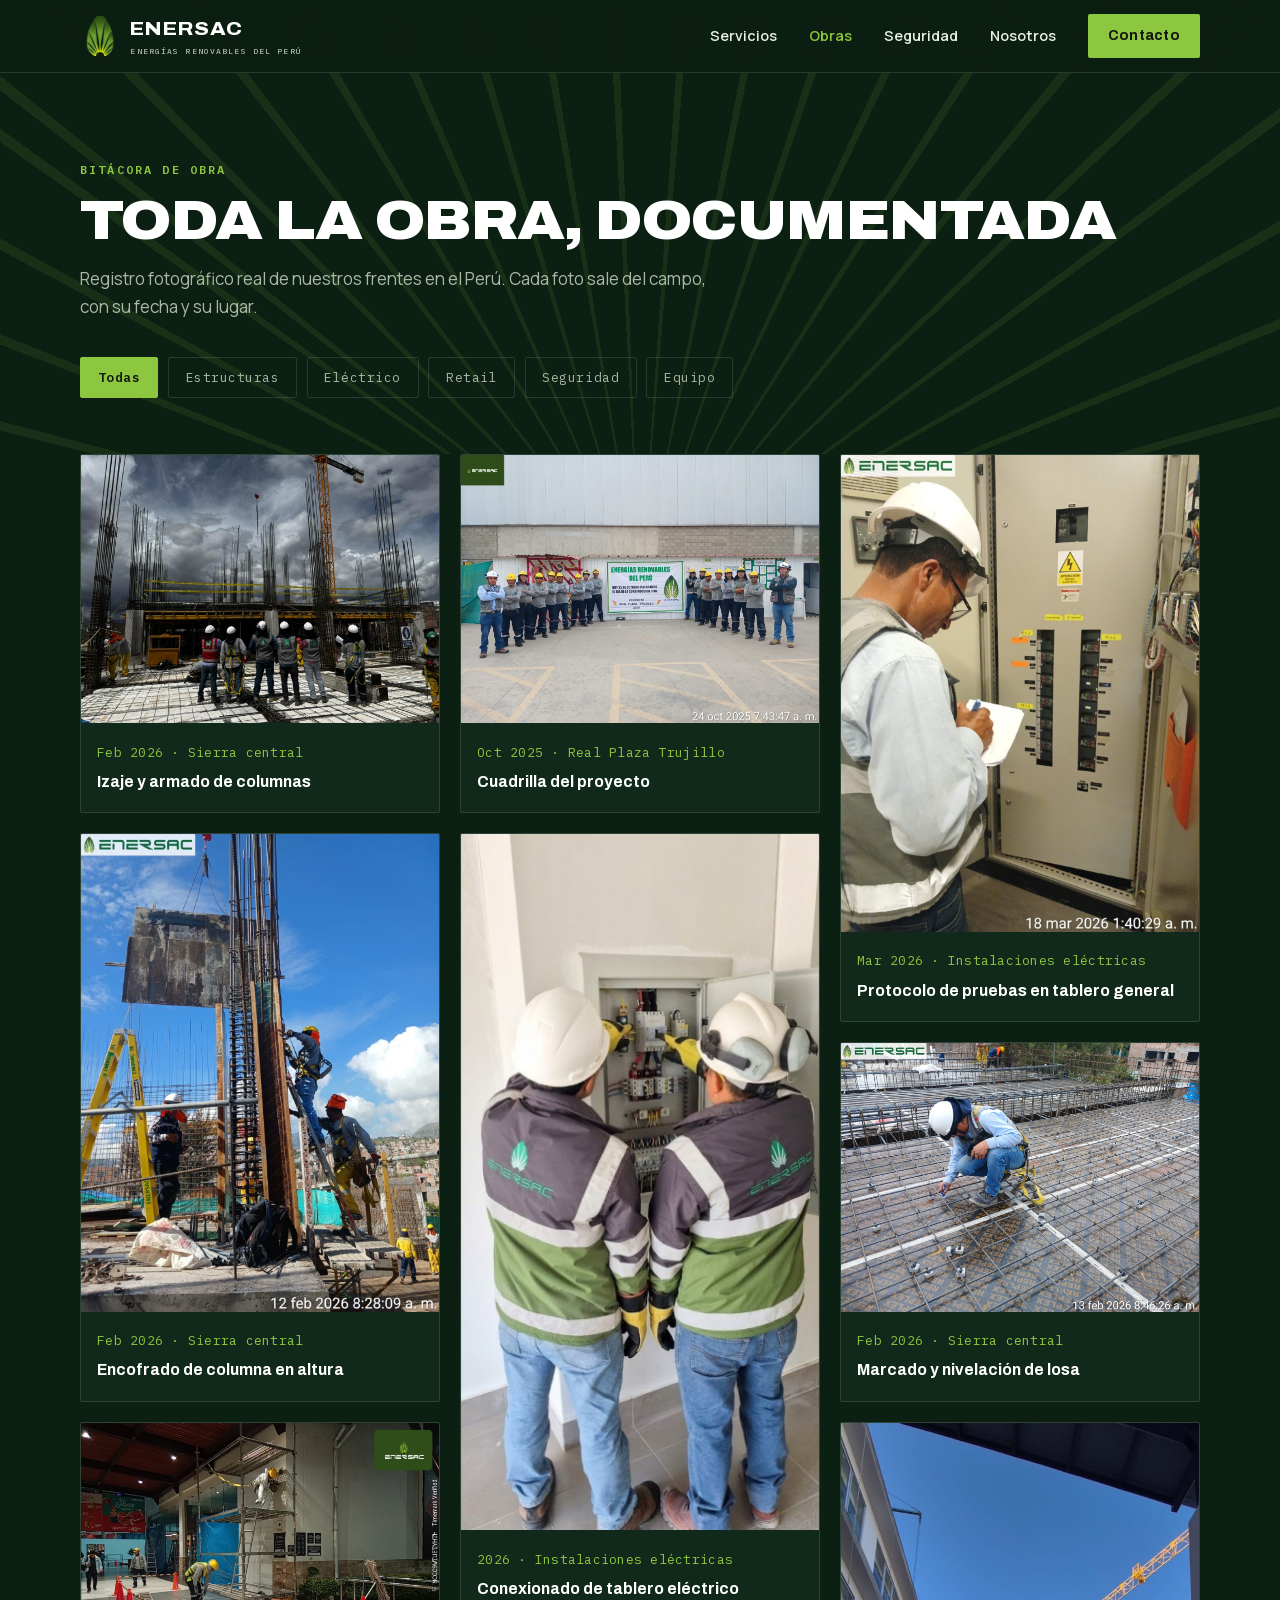
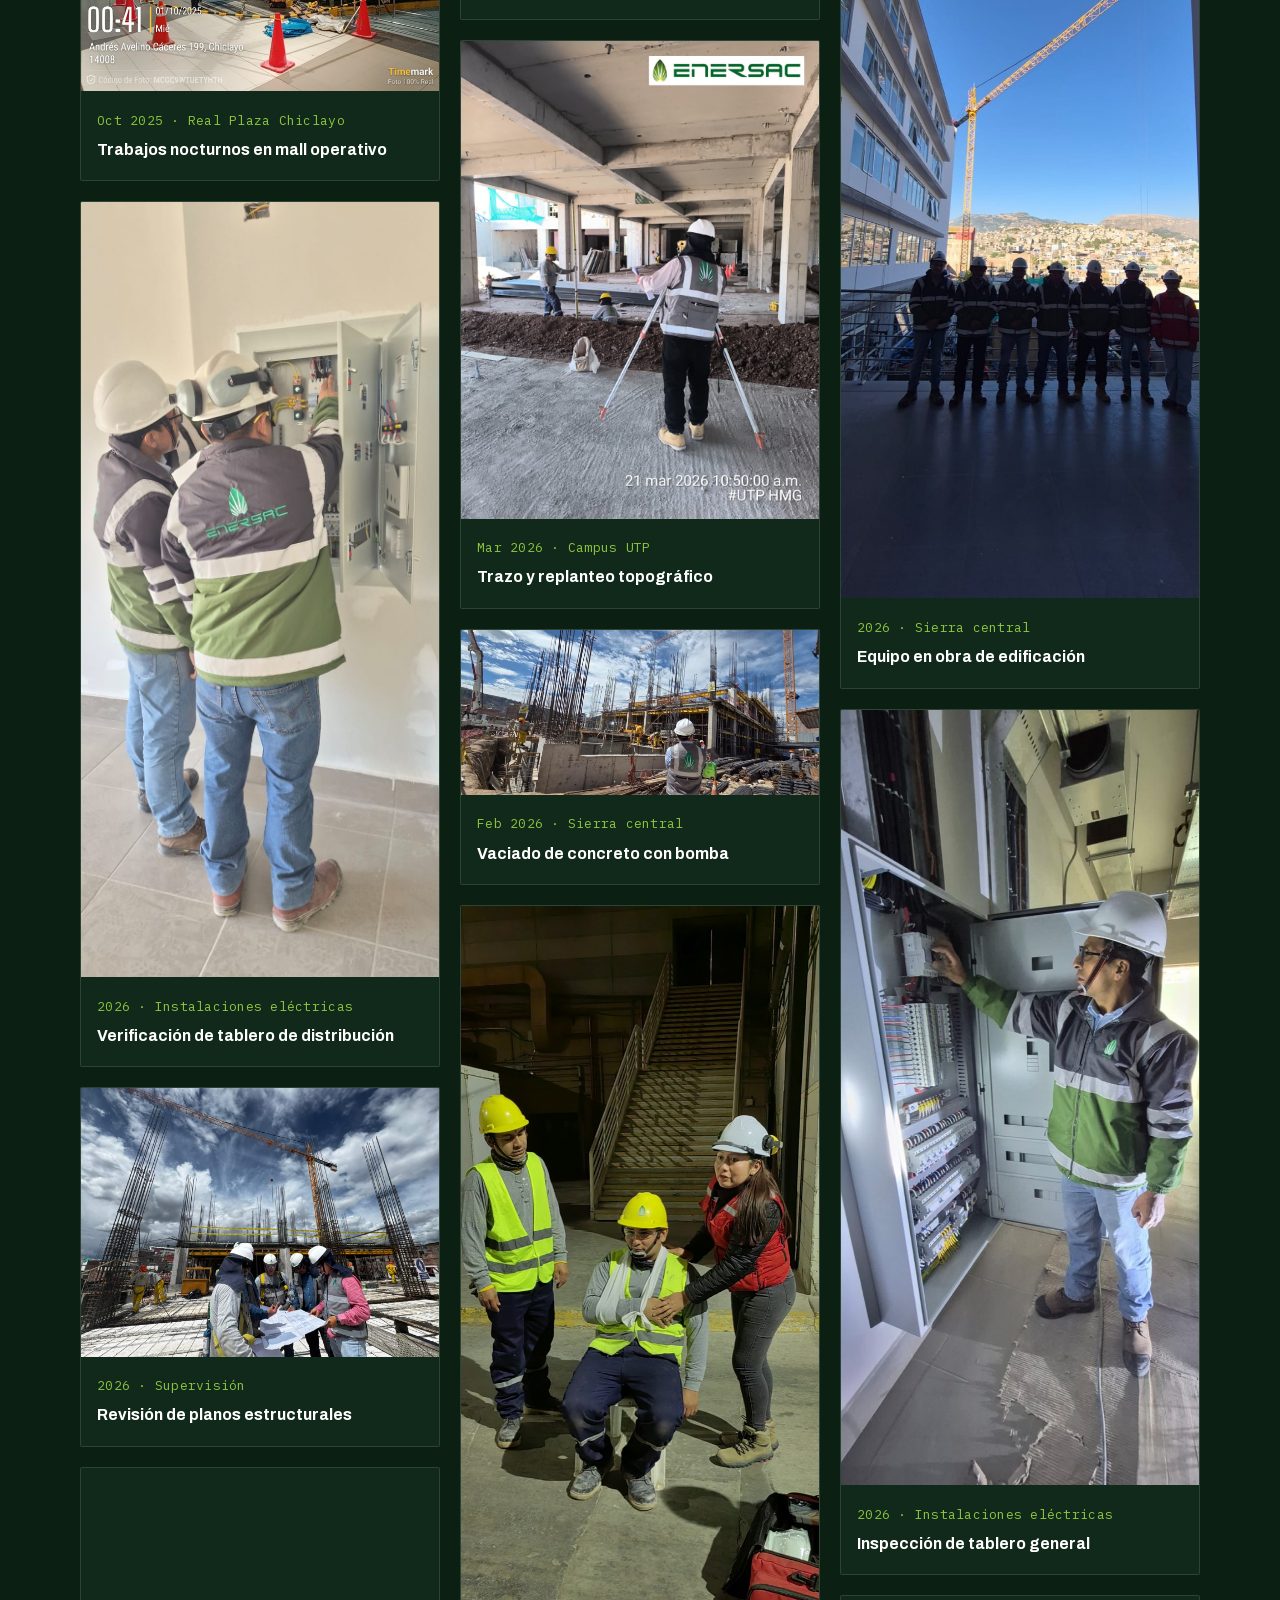
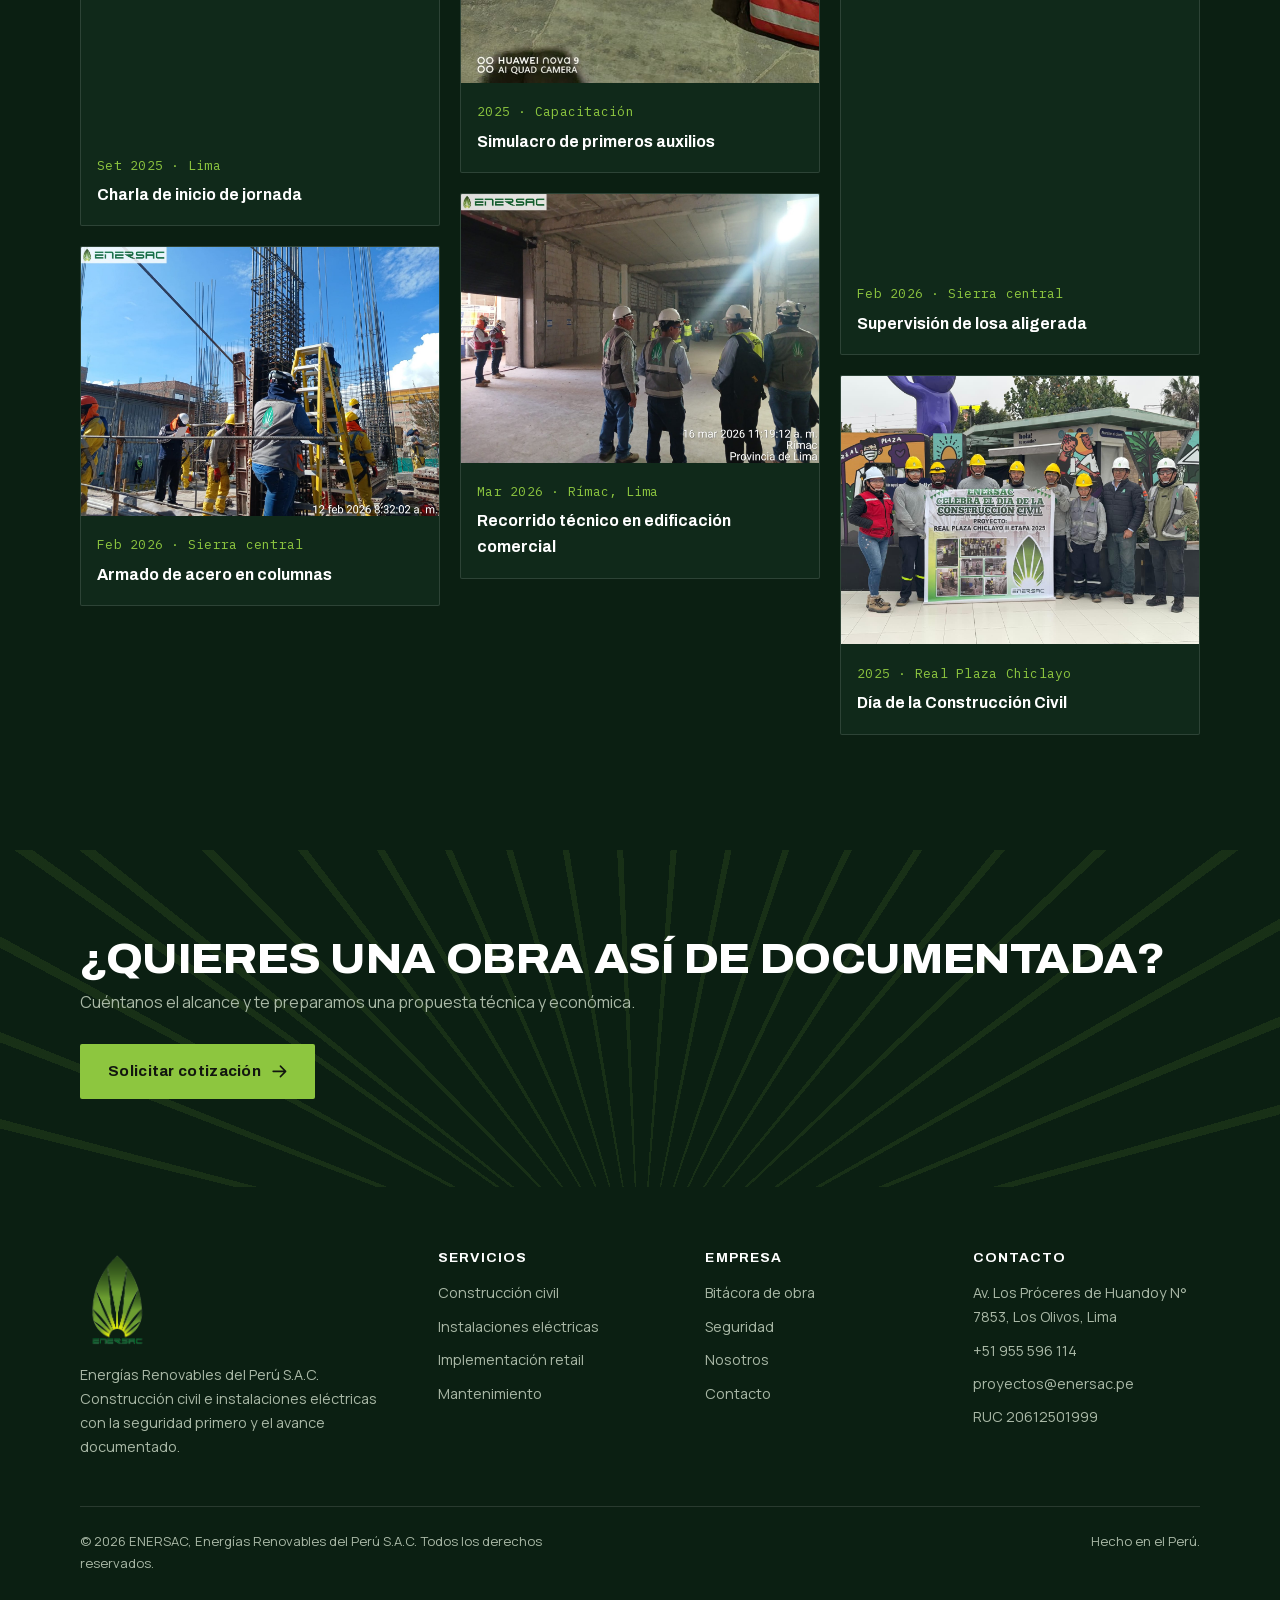
==== obras.html @ a5043edb "Sitio ENERSAC v2: home rediseñada + bitácora de obra con fotos reales Design system Obra Verde (verd" ====
<!DOCTYPE html>
<html lang="es-PE">
<head>
  <meta charset="UTF-8">
  <meta name="viewport" content="width=device-width, initial-scale=1.0">
  <title>Bitácora de obra | ENERSAC</title>
  <meta name="description" content="Registro fotográfico real de las obras de ENERSAC en el Perú: Real Plaza Chiclayo y Trujillo, Campus UTP, Lima y sierra central. Estructuras, instalaciones eléctricas, retail y seguridad.">
  <link rel="icon" type="image/png" href="favicon.png">
  <link rel="preload" href="fonts/archivo-var.woff2" as="font" type="font/woff2" crossorigin>
  <link rel="preload" href="fonts/manrope-var.woff2" as="font" type="font/woff2" crossorigin>
  <link rel="stylesheet" href="css/styles.css">

  <meta property="og:type" content="website">
  <meta property="og:title" content="Bitácora de obra | ENERSAC">
  <meta property="og:description" content="La obra habla por nosotros: registro fotográfico fechado de los frentes de ENERSAC en todo el Perú.">
  <meta property="og:url" content="https://enersac.vercel.app/obras.html">
  <meta property="og:image" content="https://enersac.vercel.app/img/og-image.jpg">
  <meta property="og:locale" content="es_PE">
</head>
<body class="tema-oscuro">
  <a class="skip-link" href="#contenido">Ir al contenido</a>

  <header id="nav" class="nav nav--oscura nav--panel">
    <div class="contenedor">
      <div class="nav__fila">
        <a href="index.html" class="nav__marca" aria-label="ENERSAC, inicio">
          <img src="favicon.png" alt="" class="nav__isotipo" width="40" height="40">
          <span class="nav__nombre">ENERSAC<small>Energías Renovables del Perú</small></span>
        </a>

        <nav class="nav__links" aria-label="Navegación principal">
          <a href="index.html#servicios" class="nav__link">Servicios</a>
          <a href="obras.html" class="nav__link nav__link--activo" aria-current="page">Obras</a>
          <a href="index.html#seguridad" class="nav__link">Seguridad</a>
          <a href="index.html#nosotros" class="nav__link">Nosotros</a>
          <a href="index.html#contacto" class="btn btn--primario nav__cta">Contacto</a>
        </nav>

        <button id="nav-toggle" class="nav__toggle" aria-expanded="false" aria-controls="nav-movil" aria-label="Abrir menú de navegación">
          <svg id="icono-abrir" fill="none" viewBox="0 0 24 24" stroke-width="2.2" stroke="currentColor" aria-hidden="true">
            <path stroke-linecap="round" stroke-linejoin="round" d="M3.75 6.75h16.5M3.75 12h16.5m-16.5 5.25h16.5"/>
          </svg>
          <svg id="icono-cerrar" style="display:none" fill="none" viewBox="0 0 24 24" stroke-width="2.2" stroke="currentColor" aria-hidden="true">
            <path stroke-linecap="round" stroke-linejoin="round" d="M6 18L18 6M6 6l12 12"/>
          </svg>
        </button>
      </div>
    </div>
    <div id="nav-movil" class="nav__movil">
      <a href="index.html#servicios">Servicios</a>
      <a href="obras.html">Obras</a>
      <a href="index.html#seguridad">Seguridad</a>
      <a href="index.html#nosotros">Nosotros</a>
      <a href="index.html#contacto">Contacto</a>
    </div>
  </header>

  <main id="contenido">
    <section class="cabecera-pagina">
      <div class="contenedor">
        <p class="eyebrow">Bitácora de obra</p>
        <h1>Toda la obra, documentada</h1>
        <p class="intro-seccion">Registro fotográfico real de nuestros frentes en el Perú. Cada foto sale del campo, con su fecha y su lugar.</p>

        <div class="filtros" role="group" aria-label="Filtrar registros por categoría">
          <button class="filtro activo" data-cat="todas" type="button">Todas</button>
          <button class="filtro" data-cat="estructuras" type="button">Estructuras</button>
          <button class="filtro" data-cat="electrico" type="button">Eléctrico</button>
          <button class="filtro" data-cat="retail" type="button">Retail</button>
          <button class="filtro" data-cat="seguridad" type="button">Seguridad</button>
          <button class="filtro" data-cat="equipo" type="button">Equipo</button>
        </div>
      </div>
    </section>

    <section class="galeria">
      <div class="contenedor">
        <div class="galeria__grilla" id="galeria">

          <figure class="tarjeta" data-cat="estructuras" tabindex="0" role="button" aria-label="Ampliar foto: izaje y armado de columnas">
            <img src="img/hero-obra.jpg" width="1280" height="960" loading="lazy" decoding="async"
                 alt="Cuadrilla de ENERSAC observando el izaje con grúa torre entre columnas de acero">
            <figcaption><span class="mono">Feb 2026 · Sierra central</span><strong>Izaje y armado de columnas</strong></figcaption>
          </figure>

          <figure class="tarjeta" data-cat="estructuras" tabindex="0" role="button" aria-label="Ampliar foto: encofrado de columna en altura">
            <img src="img/servicio-construccion.jpg" width="1050" height="1400" loading="lazy" decoding="async"
                 alt="Operarios con arnés encofrando una columna de concreto armado en altura">
            <figcaption><span class="mono">Feb 2026 · Sierra central</span><strong>Encofrado de columna en altura</strong></figcaption>
          </figure>

          <figure class="tarjeta" data-cat="retail" tabindex="0" role="button" aria-label="Ampliar foto: trabajos nocturnos en mall operativo">
            <img src="img/bitacora-nocturno-mall.jpg" width="1400" height="1050" loading="lazy" decoding="async"
                 alt="Trabajos nocturnos con andamio y señalización dentro del Real Plaza Chiclayo en operación">
            <figcaption><span class="mono">Oct 2025 · Real Plaza Chiclayo</span><strong>Trabajos nocturnos en mall operativo</strong></figcaption>
          </figure>

          <figure class="tarjeta" data-cat="electrico" tabindex="0" role="button" aria-label="Ampliar foto: verificación de tablero de distribución">
            <img src="img/servicio-electrico.jpg" width="739" height="1600" loading="lazy" decoding="async"
                 alt="Técnicos electricistas de ENERSAC verificando un tablero de distribución">
            <figcaption><span class="mono">2026 · Instalaciones eléctricas</span><strong>Verificación de tablero de distribución</strong></figcaption>
          </figure>

          <figure class="tarjeta" data-cat="equipo" tabindex="0" role="button" aria-label="Ampliar foto: revisión de planos estructurales">
            <img src="img/nosotros-planos.jpg" width="1280" height="960" loading="lazy" decoding="async"
                 alt="Ingenieros y supervisores revisando planos estructurales al pie de la grúa torre">
            <figcaption><span class="mono">2026 · Supervisión</span><strong>Revisión de planos estructurales</strong></figcaption>
          </figure>

          <figure class="tarjeta" data-cat="seguridad" tabindex="0" role="button" aria-label="Ampliar foto: charla de inicio de jornada">
            <img src="img/sst-charla.jpg" width="1400" height="1050" loading="lazy" decoding="async"
                 alt="Charla de seguridad de inicio de jornada frente al panel informativo de SST">
            <figcaption><span class="mono">Set 2025 · Lima</span><strong>Charla de inicio de jornada</strong></figcaption>
          </figure>

          <figure class="tarjeta" data-cat="estructuras" tabindex="0" role="button" aria-label="Ampliar foto: armado de acero en columnas">
            <img src="img/bitacora-columnas.jpg" width="1400" height="1050" loading="lazy" decoding="async"
                 alt="Cuadrilla armando el acero de columnas con escalera de tijera y cielo despejado">
            <figcaption><span class="mono">Feb 2026 · Sierra central</span><strong>Armado de acero en columnas</strong></figcaption>
          </figure>

          <figure class="tarjeta" data-cat="equipo" tabindex="0" role="button" aria-label="Ampliar foto: cuadrilla del proyecto Real Plaza Trujillo">
            <img src="img/obra-trujillo.jpg" width="1400" height="1050" loading="lazy" decoding="async"
                 alt="Cuadrilla de ENERSAC formada en el frente de obra del proyecto Real Plaza Trujillo">
            <figcaption><span class="mono">Oct 2025 · Real Plaza Trujillo</span><strong>Cuadrilla del proyecto</strong></figcaption>
          </figure>

          <figure class="tarjeta" data-cat="electrico" tabindex="0" role="button" aria-label="Ampliar foto: conexionado de tablero eléctrico">
            <img src="img/bitacora-tablero-vivienda.jpg" width="720" height="1400" loading="lazy" decoding="async"
                 alt="Electricistas de ENERSAC realizando el conexionado de un tablero eléctrico">
            <figcaption><span class="mono">2026 · Instalaciones eléctricas</span><strong>Conexionado de tablero eléctrico</strong></figcaption>
          </figure>

          <figure class="tarjeta" data-cat="estructuras" tabindex="0" role="button" aria-label="Ampliar foto: trazo y replanteo topográfico">
            <img src="img/obra-utp.jpg" width="960" height="1280" loading="lazy" decoding="async"
                 alt="Topógrafo de ENERSAC realizando trazo y replanteo en edificio del campus UTP">
            <figcaption><span class="mono">Mar 2026 · Campus UTP</span><strong>Trazo y replanteo topográfico</strong></figcaption>
          </figure>

          <figure class="tarjeta" data-cat="estructuras" tabindex="0" role="button" aria-label="Ampliar foto: vaciado de concreto con bomba">
            <img src="img/bitacora-bomba-concreto.jpg" width="1400" height="646" loading="lazy" decoding="async"
                 alt="Vaciado de concreto con bomba estacionaria y grúa torre en obra de edificación">
            <figcaption><span class="mono">Feb 2026 · Sierra central</span><strong>Vaciado de concreto con bomba</strong></figcaption>
          </figure>

          <figure class="tarjeta" data-cat="seguridad" tabindex="0" role="button" aria-label="Ampliar foto: simulacro de primeros auxilios">
            <img src="img/bitacora-simulacro.jpg" width="645" height="1400" loading="lazy" decoding="async"
                 alt="Equipo de ENERSAC practicando primeros auxilios durante un simulacro de emergencia en obra">
            <figcaption><span class="mono">2025 · Capacitación</span><strong>Simulacro de primeros auxilios</strong></figcaption>
          </figure>

          <figure class="tarjeta" data-cat="retail" tabindex="0" role="button" aria-label="Ampliar foto: recorrido técnico en edificación comercial">
            <img src="img/obra-rimac.jpg" width="1400" height="1050" loading="lazy" decoding="async"
                 alt="Ingenieros en recorrido técnico dentro de una edificación comercial en Rímac, Lima">
            <figcaption><span class="mono">Mar 2026 · Rímac, Lima</span><strong>Recorrido técnico en edificación comercial</strong></figcaption>
          </figure>

          <figure class="tarjeta" data-cat="electrico" tabindex="0" role="button" aria-label="Ampliar foto: protocolo de pruebas en tablero general">
            <img src="img/bitacora-tablero-notas.jpg" width="1050" height="1400" loading="lazy" decoding="async"
                 alt="Ingeniero registrando el protocolo de pruebas de un tablero eléctrico general">
            <figcaption><span class="mono">Mar 2026 · Instalaciones eléctricas</span><strong>Protocolo de pruebas en tablero general</strong></figcaption>
          </figure>

          <figure class="tarjeta" data-cat="estructuras" tabindex="0" role="button" aria-label="Ampliar foto: marcado y nivelación de losa">
            <img src="img/bitacora-marcado-losa.jpg" width="1400" height="1050" loading="lazy" decoding="async"
                 alt="Supervisor con arnés marcando la losa con encofrado y acero habilitado">
            <figcaption><span class="mono">Feb 2026 · Sierra central</span><strong>Marcado y nivelación de losa</strong></figcaption>
          </figure>

          <figure class="tarjeta" data-cat="equipo" tabindex="0" role="button" aria-label="Ampliar foto: equipo en obra de edificación">
            <img src="img/bitacora-equipo-grua.jpg" width="646" height="1400" loading="lazy" decoding="async"
                 alt="Equipo de ENERSAC al pie del edificio con la grúa torre y la ciudad andina de fondo">
            <figcaption><span class="mono">2026 · Sierra central</span><strong>Equipo en obra de edificación</strong></figcaption>
          </figure>

          <figure class="tarjeta" data-cat="electrico" tabindex="0" role="button" aria-label="Ampliar foto: inspección de tablero general">
            <img src="img/bitacora-panel-electrico.jpg" width="646" height="1400" loading="lazy" decoding="async"
                 alt="Especialista de ENERSAC inspeccionando un tablero eléctrico general de gran formato">
            <figcaption><span class="mono">2026 · Instalaciones eléctricas</span><strong>Inspección de tablero general</strong></figcaption>
          </figure>

          <figure class="tarjeta" data-cat="estructuras" tabindex="0" role="button" aria-label="Ampliar foto: supervisión de losa aligerada">
            <img src="img/nosotros-sierra.jpg" width="1400" height="1050" loading="lazy" decoding="async"
                 alt="Supervisión de losa aligerada con la sierra peruana de fondo">
            <figcaption><span class="mono">Feb 2026 · Sierra central</span><strong>Supervisión de losa aligerada</strong></figcaption>
          </figure>

          <figure class="tarjeta" data-cat="equipo" tabindex="0" role="button" aria-label="Ampliar foto: Día de la Construcción Civil">
            <img src="img/obra-chiclayo.jpg" width="1280" height="960" loading="lazy" decoding="async"
                 alt="Equipo de ENERSAC celebrando el Día de la Construcción Civil en Real Plaza Chiclayo">
            <figcaption><span class="mono">2025 · Real Plaza Chiclayo</span><strong>Día de la Construcción Civil</strong></figcaption>
          </figure>

        </div>
        <p class="galeria__vacio" id="galeria-vacio">No hay registros en esta categoría por ahora.</p>
      </div>
    </section>

    <section class="banda">
      <div class="contenedor banda__fila">
        <div>
          <h2>¿Quieres una obra así de documentada?</h2>
          <p>Cuéntanos el alcance y te preparamos una propuesta técnica y económica.</p>
        </div>
        <a href="index.html#contacto" class="btn btn--primario">
          Solicitar cotización
          <svg fill="none" viewBox="0 0 24 24" stroke-width="2.2" stroke="currentColor" aria-hidden="true"><path stroke-linecap="round" stroke-linejoin="round" d="M13.5 4.5L21 12m0 0l-7.5 7.5M21 12H3"/></svg>
        </a>
      </div>
    </section>
  </main>

  <!-- Lightbox -->
  <div class="lightbox" id="lightbox" role="dialog" aria-modal="true" aria-label="Foto ampliada">
    <button class="lightbox__btn lightbox__cerrar" id="lb-cerrar" type="button" aria-label="Cerrar foto ampliada">
      <svg fill="none" viewBox="0 0 24 24" stroke-width="2.2" stroke="currentColor" aria-hidden="true"><path stroke-linecap="round" stroke-linejoin="round" d="M6 18L18 6M6 6l12 12"/></svg>
    </button>
    <button class="lightbox__btn lightbox__ant" id="lb-ant" type="button" aria-label="Foto anterior">
      <svg fill="none" viewBox="0 0 24 24" stroke-width="2.2" stroke="currentColor" aria-hidden="true"><path stroke-linecap="round" stroke-linejoin="round" d="M15.75 19.5L8.25 12l7.5-7.5"/></svg>
    </button>
    <button class="lightbox__btn lightbox__sig" id="lb-sig" type="button" aria-label="Foto siguiente">
      <svg fill="none" viewBox="0 0 24 24" stroke-width="2.2" stroke="currentColor" aria-hidden="true"><path stroke-linecap="round" stroke-linejoin="round" d="M8.25 4.5l7.5 7.5-7.5 7.5"/></svg>
    </button>
    <img id="lb-img" src="" alt="">
    <div class="lightbox__pie">
      <span class="mono" id="lb-meta"></span>
      <strong id="lb-titulo"></strong>
    </div>
  </div>

  <footer class="pie">
    <div class="contenedor">
      <div class="pie__grilla">
        <div>
          <img src="logo.png" alt="Logo de ENERSAC, Energías Renovables del Perú" class="pie__logo" width="74" height="96" loading="lazy">
          <p class="pie__desc">Energías Renovables del Perú S.A.C. Construcción civil e instalaciones eléctricas con la seguridad primero y el avance documentado.</p>
        </div>
        <div>
          <h4>Servicios</h4>
          <ul>
            <li><a href="index.html#servicios">Construcción civil</a></li>
            <li><a href="index.html#servicios">Instalaciones eléctricas</a></li>
            <li><a href="index.html#servicios">Implementación retail</a></li>
            <li><a href="index.html#servicios">Mantenimiento</a></li>
          </ul>
        </div>
        <div>
          <h4>Empresa</h4>
          <ul>
            <li><a href="obras.html">Bitácora de obra</a></li>
            <li><a href="index.html#seguridad">Seguridad</a></li>
            <li><a href="index.html#nosotros">Nosotros</a></li>
            <li><a href="index.html#contacto">Contacto</a></li>
          </ul>
        </div>
        <div>
          <h4>Contacto</h4>
          <ul>
            <li>Av. Los Próceres de Huandoy N° 7853, Los Olivos, Lima</li>
            <li><a href="tel:+51955596114">+51 955 596 114</a></li>
            <li><a href="mailto:proyectos@enersac.pe">proyectos@enersac.pe</a></li>
            <li>RUC 20612501999</li>
          </ul>
        </div>
      </div>
      <div class="pie__legal">
        <p>&copy; <span id="anio">2026</span> ENERSAC, Energías Renovables del Perú S.A.C. Todos los derechos reservados.</p>
        <p>Hecho en el Perú.</p>
      </div>
    </div>
  </footer>

  <script src="js/main.js" defer></script>
  <script src="js/obras.js" defer></script>
</body>
</html>
---- css/styles.css ----
/* ============================================================
   ENERSAC — Energías Renovables del Perú S.A.C.
   Sistema de diseño "Obra Verde" v1.0
   Tokens · componentes · secciones. Sin frameworks.
   ============================================================ */

/* ---------- Fuentes (self-hosted, subset latin) ---------- */
@font-face {
  font-family: 'Archivo';
  src: url('../fonts/archivo-var.woff2') format('woff2');
  font-weight: 100 900;
  font-stretch: 62% 125%;
  font-style: normal;
  font-display: swap;
}
@font-face {
  font-family: 'Manrope';
  src: url('../fonts/manrope-var.woff2') format('woff2');
  font-weight: 200 800;
  font-style: normal;
  font-display: swap;
}
@font-face {
  font-family: 'IBM Plex Mono';
  src: url('../fonts/plexmono-400.woff2') format('woff2');
  font-weight: 400;
  font-style: normal;
  font-display: swap;
}
@font-face {
  font-family: 'IBM Plex Mono';
  src: url('../fonts/plexmono-500.woff2') format('woff2');
  font-weight: 500;
  font-style: normal;
  font-display: swap;
}
@font-face {
  font-family: 'IBM Plex Mono';
  src: url('../fonts/plexmono-600.woff2') format('woff2');
  font-weight: 600;
  font-style: normal;
  font-display: swap;
}

/* ---------- Tokens ---------- */
:root {
  /* Color — un solo acento (lima), derivado del logo */
  --verde-selva: #0B1F12;
  --verde-selva-2: #10291A;
  --verde-enersac: #157A3C;
  --lima: #8DC63F;
  --lima-hover: #9ED455;
  --lima-press: #7CB332;
  --concreto: #EDECE7;
  --concreto-2: #E3E1D8;
  --blanco: #F9F9F6;
  --tinta: #12160F;
  --piedra: #535D56;
  --linea: #D6D4CA;
  --linea-dark: rgba(255, 255, 255, 0.12);
  --texto-dark: #E9EFE6;
  --texto-dark-2: #A9B8A6;

  /* Tipografía */
  --f-display: 'Archivo', system-ui, sans-serif;
  --f-body: 'Manrope', system-ui, sans-serif;
  --f-mono: 'IBM Plex Mono', ui-monospace, monospace;

  /* Forma: sistema de esquinas casi rectas (ingeniería) */
  --radio: 2px;

  /* Ritmo */
  --seccion-y: clamp(4.5rem, 9vw, 8rem);
  --contenedor: 1200px;

  /* Capas */
  --z-nav: 50;
  --z-toast: 60;

  /* Motivo de rayos del logo (abanico desde abajo, CSS puro) */
  --rayos: repeating-conic-gradient(
    from -52deg at 50% 130%,
    rgba(141, 198, 63, 0.10) 0deg 0.8deg,
    transparent 0.8deg 7deg
  );
}

/* ---------- Reset breve ---------- */
*, *::before, *::after { box-sizing: border-box; }
* { margin: 0; }
html { scroll-behavior: smooth; }
body {
  font-family: var(--f-body);
  font-size: 1rem;
  line-height: 1.65;
  color: var(--tinta);
  background: var(--concreto);
  -webkit-font-smoothing: antialiased;
}
img, svg, video { display: block; max-width: 100%; }
input, button, textarea, select { font: inherit; color: inherit; }
a { color: inherit; }
h1, h2, h3, h4 {
  font-family: var(--f-display);
  line-height: 1.05;
  letter-spacing: -0.01em;
  text-wrap: balance;
}
p { max-width: 65ch; }

:focus-visible {
  outline: 3px solid var(--lima);
  outline-offset: 2px;
}

.skip-link {
  position: absolute;
  left: -9999px;
  top: 0;
  z-index: 100;
  background: var(--tinta);
  color: var(--blanco);
  padding: 0.75rem 1.25rem;
}
.skip-link:focus { left: 0.5rem; top: 0.5rem; }

/* ---------- Utilidades ---------- */
.contenedor {
  max-width: var(--contenedor);
  margin-inline: auto;
  padding-inline: clamp(1.25rem, 4vw, 2.5rem);
}
.seccion { padding-block: var(--seccion-y); }
.mono {
  font-family: var(--f-mono);
  font-size: 0.8125rem;
  letter-spacing: 0.02em;
}

.titulo-seccion {
  font-size: clamp(1.9rem, 4vw, 2.9rem);
  font-weight: 800;
  font-stretch: 110%;
  text-transform: uppercase;
  letter-spacing: 0.005em;
}
.intro-seccion {
  margin-top: 1rem;
  font-size: 1.0625rem;
  color: var(--piedra);
}

/* ---------- Botones ---------- */
.btn {
  display: inline-flex;
  align-items: center;
  justify-content: center;
  gap: 0.6rem;
  padding: 0.95rem 1.75rem;
  border: 0;
  border-radius: var(--radio);
  font-family: var(--f-display);
  font-weight: 700;
  font-size: 0.95rem;
  letter-spacing: 0.02em;
  text-decoration: none;
  white-space: nowrap;
  cursor: pointer;
  transition: background-color 0.2s ease, border-color 0.2s ease, color 0.2s ease, transform 0.15s ease;
}
.btn:active { transform: translateY(1px); }
.btn svg { width: 1.1em; height: 1.1em; flex: none; }

.btn--primario { background: var(--lima); color: var(--tinta); }
.btn--primario:hover { background: var(--lima-hover); }
.btn--primario:active { background: var(--lima-press); }

.btn--contorno {
  background: transparent;
  color: var(--texto-dark);
  border: 2px solid rgba(255, 255, 255, 0.35);
}
.btn--contorno:hover { border-color: var(--lima); color: #fff; }

.btn--bloque { width: 100%; }

/* ---------- Navegación ---------- */
.nav {
  position: fixed;
  inset: 0 0 auto 0;
  z-index: var(--z-nav);
  background: transparent;
  transition: background-color 0.25s ease, box-shadow 0.25s ease;
}
.nav--solida {
  background: rgba(237, 236, 231, 0.92);
  backdrop-filter: blur(10px);
  -webkit-backdrop-filter: blur(10px);
  box-shadow: 0 1px 0 var(--linea);
}
.nav__fila {
  display: flex;
  align-items: center;
  justify-content: space-between;
  height: 72px;
}
.nav__marca {
  display: flex;
  align-items: center;
  gap: 0.65rem;
  text-decoration: none;
}
.nav__isotipo { height: 40px; width: auto; }
.nav__nombre {
  font-family: var(--f-display);
  font-weight: 800;
  font-stretch: 115%;
  font-size: 1.15rem;
  letter-spacing: 0.06em;
  color: var(--verde-enersac);
}
.nav__nombre small {
  display: block;
  font-family: var(--f-mono);
  font-weight: 500;
  font-size: 0.5rem;
  letter-spacing: 0.14em;
  color: var(--piedra);
  text-transform: uppercase;
}
.nav--oscura .nav__nombre { color: #fff; }
.nav--oscura .nav__nombre small { color: var(--texto-dark-2); }
.nav--solida .nav__nombre { color: var(--verde-enersac); }
.nav--solida .nav__nombre small { color: var(--piedra); }

.nav__links {
  display: none;
  align-items: center;
  gap: 2rem;
}
.nav__link {
  font-weight: 600;
  font-size: 0.9rem;
  text-decoration: none;
  color: var(--texto-dark);
  transition: color 0.2s ease;
}
.nav__link:hover { color: var(--lima); }
.nav--solida .nav__link { color: var(--tinta); }
.nav--solida .nav__link:hover { color: var(--verde-enersac); }
.nav__cta { padding: 0.65rem 1.25rem; font-size: 0.875rem; }

.nav__toggle {
  display: inline-flex;
  align-items: center;
  justify-content: center;
  width: 44px;
  height: 44px;
  border: 0;
  border-radius: var(--radio);
  background: var(--lima);
  color: var(--tinta);
  cursor: pointer;
}
.nav__toggle svg { width: 22px; height: 22px; }

.nav__movil {
  display: none;
  background: var(--verde-selva);
  border-top: 1px solid var(--linea-dark);
  padding: 1rem clamp(1.25rem, 4vw, 2.5rem) 1.5rem;
}
.nav__movil.abierto { display: block; }
.nav__movil a {
  display: block;
  padding: 0.85rem 0;
  font-family: var(--f-display);
  font-weight: 700;
  font-size: 1.1rem;
  text-decoration: none;
  color: var(--texto-dark);
  border-bottom: 1px solid var(--linea-dark);
}
.nav__movil a:last-child { border-bottom: 0; }
.nav__movil a:hover { color: var(--lima); }

@media (min-width: 1024px) {
  .nav__links { display: flex; }
  .nav__toggle, .nav__movil { display: none; }
  .nav__movil.abierto { display: none; }
}

/* ---------- Héroe ---------- */
.heroe {
  position: relative;
  min-height: 100dvh;
  display: flex;
  align-items: flex-end;
  background: var(--verde-selva);
  overflow: hidden;
}
.heroe__foto {
  position: absolute;
  inset: 0;
  width: 100%;
  height: 100%;
  object-fit: cover;
  object-position: center 30%;
}
.heroe__velo {
  position: absolute;
  inset: 0;
  background:
    linear-gradient(to top, rgba(11, 31, 18, 0.92) 0%, rgba(11, 31, 18, 0.42) 45%, rgba(11, 31, 18, 0.15) 100%),
    linear-gradient(100deg, rgba(11, 31, 18, 0.65) 0%, rgba(11, 31, 18, 0.08) 60%);
}
.heroe__contenido {
  position: relative;
  width: 100%;
  padding-top: 7rem;
  padding-bottom: clamp(3rem, 7vh, 5.5rem);
}
.heroe h1 {
  color: #fff;
  font-size: clamp(2.35rem, 6.2vw, 4.6rem);
  font-weight: 900;
  font-stretch: 118%;
  text-transform: uppercase;
  line-height: 0.98;
  max-width: 15ch;
}
.heroe h1 .acento { color: var(--lima); }
.heroe__bajada {
  margin-top: 1.4rem;
  max-width: 34rem;
  font-size: clamp(1rem, 1.6vw, 1.2rem);
  color: var(--texto-dark);
}
.heroe__acciones {
  display: flex;
  flex-wrap: wrap;
  gap: 0.9rem;
  margin-top: 2.2rem;
}

/* ---------- Franja bitácora (obras recientes) ---------- */
.franja {
  background: var(--verde-selva-2);
  border-top: 1px solid var(--linea-dark);
  padding-block: 1.1rem;
}
.franja__fila {
  display: flex;
  flex-wrap: wrap;
  align-items: baseline;
  gap: 0.75rem 2.5rem;
}
.franja__titulo {
  color: var(--lima);
  font-weight: 600;
  text-transform: uppercase;
  letter-spacing: 0.12em;
  font-size: 0.72rem;
}
.franja__item {
  color: var(--texto-dark-2);
  font-family: var(--f-mono);
  font-size: 0.82rem;
  white-space: nowrap;
}

/* ---------- Servicios ---------- */
.servicios { background: var(--concreto); }
.servicios__grilla {
  display: grid;
  grid-template-columns: 1fr;
  gap: 1.25rem;
  margin-top: 3rem;
}
@media (min-width: 900px) {
  .servicios__grilla { grid-template-columns: repeat(12, 1fr); }
  .servicio--foto { grid-column: span 7; }
  .servicio--panel { grid-column: span 5; }
  .servicios__grilla .servicio:nth-child(3) { grid-column: span 5; }
  .servicios__grilla .servicio:nth-child(4) { grid-column: span 7; }
}

.servicio {
  display: flex;
  flex-direction: column;
  border-radius: var(--radio);
  overflow: hidden;
}
.servicio--foto { background: var(--blanco); border: 1px solid var(--linea); }
.servicio--foto figure { position: relative; aspect-ratio: 16 / 9; overflow: hidden; }
.servicio--foto img {
  width: 100%;
  height: 100%;
  object-fit: cover;
  transition: transform 0.5s ease;
}
.servicio--foto:hover img { transform: scale(1.04); }
.servicio__cuerpo { padding: 1.75rem; }
.servicio__cuerpo h3, .servicio--panel h3 {
  font-size: 1.3rem;
  font-weight: 800;
  font-stretch: 110%;
  text-transform: uppercase;
}
.servicio__cuerpo p { margin-top: 0.6rem; color: var(--piedra); font-size: 0.95rem; }

.servicio--panel {
  justify-content: flex-end;
  background: var(--verde-selva) var(--rayos);
  color: var(--texto-dark);
  padding: 1.75rem;
  min-height: 260px;
}
.servicio--panel svg {
  width: 34px;
  height: 34px;
  color: var(--lima);
  margin-bottom: auto;
}
.servicio--panel h3 { color: #fff; margin-top: 2.5rem; }
.servicio--panel p { margin-top: 0.6rem; color: var(--texto-dark-2); font-size: 0.95rem; }

/* ---------- Obras (bitácora) ---------- */
.obras { background: var(--verde-selva); color: var(--texto-dark); }
.obras__cabecera { max-width: 40rem; }
.eyebrow {
  font-family: var(--f-mono);
  font-weight: 600;
  font-size: 0.75rem;
  letter-spacing: 0.18em;
  text-transform: uppercase;
  color: var(--lima);
}
.obras .titulo-seccion { color: #fff; margin-top: 0.75rem; }
.obras .intro-seccion { color: var(--texto-dark-2); }

.obras__grilla {
  display: grid;
  grid-template-columns: 1fr;
  gap: 2.25rem 1.25rem;
  margin-top: 3rem;
}
@media (min-width: 700px) { .obras__grilla { grid-template-columns: 1fr 1fr; } }

.obra { text-decoration: none; display: block; }
.obra figure {
  position: relative;
  aspect-ratio: 4 / 3;
  overflow: hidden;
  border-radius: var(--radio);
  border: 1px solid var(--linea-dark);
}
.obra img {
  width: 100%;
  height: 100%;
  object-fit: cover;
  transition: transform 0.5s ease;
}
.obra:hover img { transform: scale(1.04); }
.obra--alta img { object-position: center 20%; }
.obra__pie { padding-top: 1rem; }
.obra__meta { color: var(--lima); }
.obra__pie h3 { color: #fff; font-size: 1.25rem; font-weight: 800; margin-top: 0.35rem; }
.obra__pie p { color: var(--texto-dark-2); font-size: 0.92rem; margin-top: 0.35rem; }

/* ---------- Seguridad ---------- */
.seguridad { background: var(--concreto); }
.dividido {
  display: grid;
  grid-template-columns: 1fr;
  gap: 2.5rem;
  align-items: center;
}
@media (min-width: 960px) {
  .dividido { grid-template-columns: 1fr 1fr; gap: 4rem; }
  .dividido--invertido .dividido__media { order: 2; }
}
.dividido__media img {
  width: 100%;
  height: auto;
  border-radius: var(--radio);
  border: 1px solid var(--linea);
}
.lista-check { list-style: none; padding: 0; margin-top: 1.75rem; display: grid; gap: 1rem; }
.lista-check li { display: flex; gap: 0.85rem; align-items: flex-start; }
.lista-check svg { width: 22px; height: 22px; flex: none; color: var(--verde-enersac); margin-top: 2px; }
.lista-check span { font-weight: 600; font-size: 0.98rem; }
.nota-legal { margin-top: 1.5rem; color: var(--piedra); }

/* ---------- Nosotros ---------- */
.nosotros { background: var(--concreto-2); }
.nosotros__fotos { display: grid; grid-template-columns: 1fr 1fr; gap: 1rem; }
.nosotros__fotos img {
  width: 100%;
  height: 100%;
  object-fit: cover;
  border-radius: var(--radio);
  border: 1px solid var(--linea);
}
.nosotros__fotos figure:first-child { margin-top: 2.5rem; }
.nosotros__fotos figure { aspect-ratio: 3 / 4; overflow: hidden; margin: 0; }
.valores { margin-top: 2rem; display: grid; gap: 0.4rem; }
.valores .mono { color: var(--verde-enersac); font-weight: 600; }

/* ---------- Banda CTA ---------- */
.banda {
  background: var(--verde-selva) var(--rayos);
  color: #fff;
  padding-block: clamp(3.5rem, 7vw, 5.5rem);
}
.banda__fila {
  display: flex;
  flex-wrap: wrap;
  align-items: center;
  justify-content: space-between;
  gap: 1.75rem;
}
.banda h2 {
  font-size: clamp(1.7rem, 3.6vw, 2.6rem);
  font-weight: 800;
  font-stretch: 112%;
  text-transform: uppercase;
}
.banda p { margin-top: 0.5rem; color: var(--texto-dark-2); }

/* ---------- Contacto ---------- */
.contacto { background: var(--concreto); }
.contacto .dividido { align-items: start; }
.contacto__datos { margin-top: 2rem; display: grid; gap: 1.1rem; }
.contacto__dato { display: flex; gap: 0.85rem; align-items: flex-start; }
.contacto__dato svg { width: 22px; height: 22px; flex: none; color: var(--verde-enersac); margin-top: 2px; }
.contacto__dato strong { display: block; font-family: var(--f-display); font-size: 0.9rem; }
.contacto__dato span { color: var(--piedra); font-size: 0.92rem; }

.formulario {
  background: var(--blanco);
  border: 1px solid var(--linea);
  border-radius: var(--radio);
  padding: clamp(1.5rem, 3vw, 2.25rem);
}
.formulario__fila { display: grid; grid-template-columns: 1fr; gap: 1.1rem; }
@media (min-width: 560px) { .formulario__fila--doble { grid-template-columns: 1fr 1fr; } }
.campo { display: grid; gap: 0.4rem; margin-bottom: 1.1rem; }
.campo label { font-weight: 700; font-size: 0.875rem; }
.campo input, .campo select, .campo textarea {
  width: 100%;
  padding: 0.8rem 0.9rem;
  border: 1px solid #B9B6A9;
  border-radius: var(--radio);
  background: #fff;
  color: var(--tinta);
  font-size: 0.95rem;
}
.campo input::placeholder, .campo textarea::placeholder { color: #7A776C; }
.campo input:focus, .campo select:focus, .campo textarea:focus {
  outline: 3px solid rgba(141, 198, 63, 0.45);
  outline-offset: 0;
  border-color: var(--verde-enersac);
}
.campo textarea { resize: vertical; min-height: 110px; }
.formulario__nota { margin-top: 0.9rem; font-size: 0.8rem; color: var(--piedra); }

/* ---------- Pie ---------- */
.pie { background: var(--verde-selva); color: var(--texto-dark-2); padding-block: 4rem 2rem; }
.pie__grilla {
  display: grid;
  grid-template-columns: 1fr;
  gap: 2.5rem;
}
@media (min-width: 760px) { .pie__grilla { grid-template-columns: 1.4fr 1fr 1fr 1fr; } }
.pie__logo { height: 96px; width: auto; }
.pie__desc { margin-top: 1rem; font-size: 0.9rem; max-width: 26rem; }
.pie h4 {
  color: #fff;
  font-size: 0.85rem;
  font-weight: 700;
  text-transform: uppercase;
  letter-spacing: 0.08em;
  margin-bottom: 1rem;
}
.pie ul { list-style: none; padding: 0; display: grid; gap: 0.6rem; }
.pie a { text-decoration: none; font-size: 0.9rem; transition: color 0.2s ease; }
.pie a:hover { color: #fff; }
.pie li { font-size: 0.9rem; }
.pie__legal {
  margin-top: 3rem;
  padding-top: 1.5rem;
  border-top: 1px solid var(--linea-dark);
  display: flex;
  flex-wrap: wrap;
  justify-content: space-between;
  gap: 0.75rem;
  font-size: 0.82rem;
}

/* ---------- Enlaces de datos de contacto ---------- */
.contacto__dato a { color: var(--verde-enersac); font-weight: 600; text-decoration: none; }
.contacto__dato a:hover { text-decoration: underline; }
.obras__mas { margin-top: 2.75rem; }

/* ---------- Página bitácora (obras.html) ---------- */
.tema-oscuro { background: var(--verde-selva); color: var(--texto-dark); }

.nav--panel {
  background: rgba(11, 31, 18, 0.92);
  backdrop-filter: blur(10px);
  -webkit-backdrop-filter: blur(10px);
  border-bottom: 1px solid var(--linea-dark);
}
.nav--panel .nav__nombre { color: #fff; }
.nav--panel .nav__nombre small { color: var(--texto-dark-2); }
.nav__link--activo { color: var(--lima); }

.cabecera-pagina {
  background: var(--verde-selva) var(--rayos);
  padding: 10rem 0 3.5rem;
}
.cabecera-pagina h1 {
  color: #fff;
  font-size: clamp(2.1rem, 4.5vw, 3.4rem);
  font-weight: 900;
  font-stretch: 115%;
  text-transform: uppercase;
  margin-top: 0.75rem;
}
.cabecera-pagina .intro-seccion { color: var(--texto-dark-2); }

.filtros {
  display: flex;
  flex-wrap: wrap;
  gap: 0.6rem;
  margin-top: 2.25rem;
}
.filtro {
  font-family: var(--f-mono);
  font-size: 0.8rem;
  letter-spacing: 0.04em;
  padding: 0.55rem 1.05rem;
  border: 1px solid var(--linea-dark);
  border-radius: var(--radio);
  background: transparent;
  color: var(--texto-dark-2);
  cursor: pointer;
  transition: border-color 0.2s ease, color 0.2s ease, background-color 0.2s ease;
}
.filtro:hover { border-color: var(--lima); color: #fff; }
.filtro.activo { background: var(--lima); border-color: var(--lima); color: var(--tinta); font-weight: 600; }

.galeria { padding-bottom: var(--seccion-y); }
.galeria__grilla { columns: 1; column-gap: 1.25rem; }
@media (min-width: 640px) { .galeria__grilla { columns: 2; } }
@media (min-width: 1024px) { .galeria__grilla { columns: 3; } }

.tarjeta {
  break-inside: avoid;
  margin: 0 0 1.25rem;
  border: 1px solid var(--linea-dark);
  border-radius: var(--radio);
  overflow: hidden;
  background: var(--verde-selva-2);
  cursor: zoom-in;
}
.tarjeta img { width: 100%; height: auto; transition: transform 0.5s ease; }
.tarjeta:hover img { transform: scale(1.03); }
.tarjeta figcaption { padding: 0.9rem 1rem 1.1rem; }
.tarjeta figcaption .mono { color: var(--lima); }
.tarjeta figcaption strong {
  display: block;
  font-family: var(--f-display);
  font-weight: 700;
  font-size: 0.98rem;
  color: #fff;
  margin-top: 0.3rem;
}
.tarjeta.oculta { display: none; }

.galeria__vacio { color: var(--texto-dark-2); padding: 2rem 0; display: none; }

/* ---------- Lightbox ---------- */
.lightbox {
  position: fixed;
  inset: 0;
  z-index: var(--z-toast);
  display: none;
  flex-direction: column;
  align-items: center;
  justify-content: center;
  background: rgba(7, 16, 10, 0.96);
  padding: 2rem clamp(1rem, 6vw, 5rem);
}
.lightbox.abierto { display: flex; }
.lightbox img {
  max-width: min(92vw, 1100px);
  max-height: 72vh;
  width: auto;
  height: auto;
  border: 1px solid var(--linea-dark);
  border-radius: var(--radio);
}
.lightbox__pie { margin-top: 1.1rem; text-align: center; max-width: 40rem; }
.lightbox__pie .mono { color: var(--lima); }
.lightbox__pie strong {
  display: block;
  font-family: var(--f-display);
  font-weight: 700;
  color: #fff;
  margin-top: 0.3rem;
}
.lightbox__btn {
  position: absolute;
  display: inline-flex;
  align-items: center;
  justify-content: center;
  width: 48px;
  height: 48px;
  border: 1px solid var(--linea-dark);
  border-radius: var(--radio);
  background: rgba(255, 255, 255, 0.08);
  color: #fff;
  cursor: pointer;
  transition: background-color 0.2s ease, color 0.2s ease;
}
.lightbox__btn:hover { background: var(--lima); color: var(--tinta); }
.lightbox__btn svg { width: 22px; height: 22px; }
.lightbox__cerrar { top: 1.25rem; right: 1.25rem; }
.lightbox__ant { left: 1rem; top: 50%; transform: translateY(-50%); }
.lightbox__sig { right: 1rem; top: 50%; transform: translateY(-50%); }

/* ---------- Revelado al hacer scroll ---------- */
.revelar {
  opacity: 0;
  transform: translateY(28px);
  transition: opacity 0.7s ease, transform 0.7s ease;
  transition-delay: var(--retraso, 0s);
}
.revelar.visible { opacity: 1; transform: none; }

@media (prefers-reduced-motion: reduce) {
  html { scroll-behavior: auto; }
  *, *::before, *::after {
    animation-duration: 0.01ms !important;
    transition-duration: 0.01ms !important;
  }
  .revelar { opacity: 1; transform: none; }
  .servicio--foto:hover img, .obra:hover img { transform: none; }
}
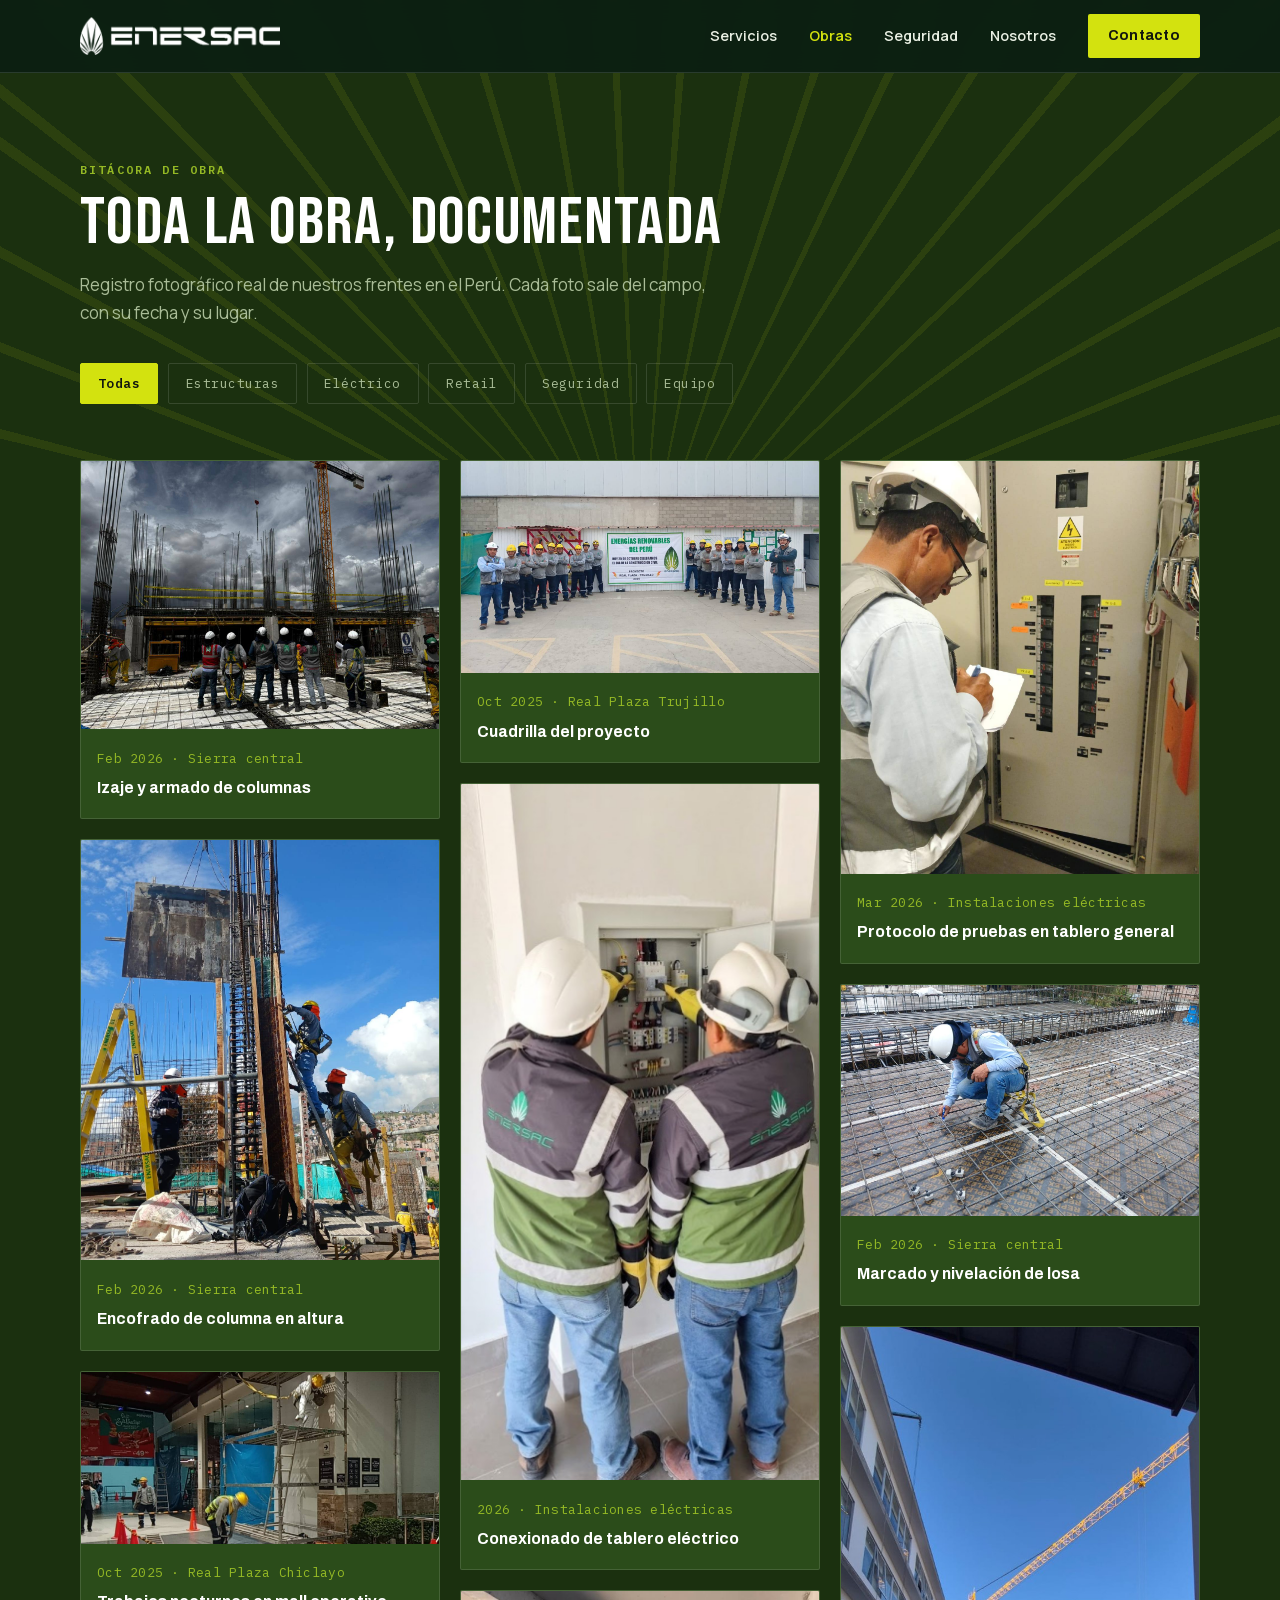
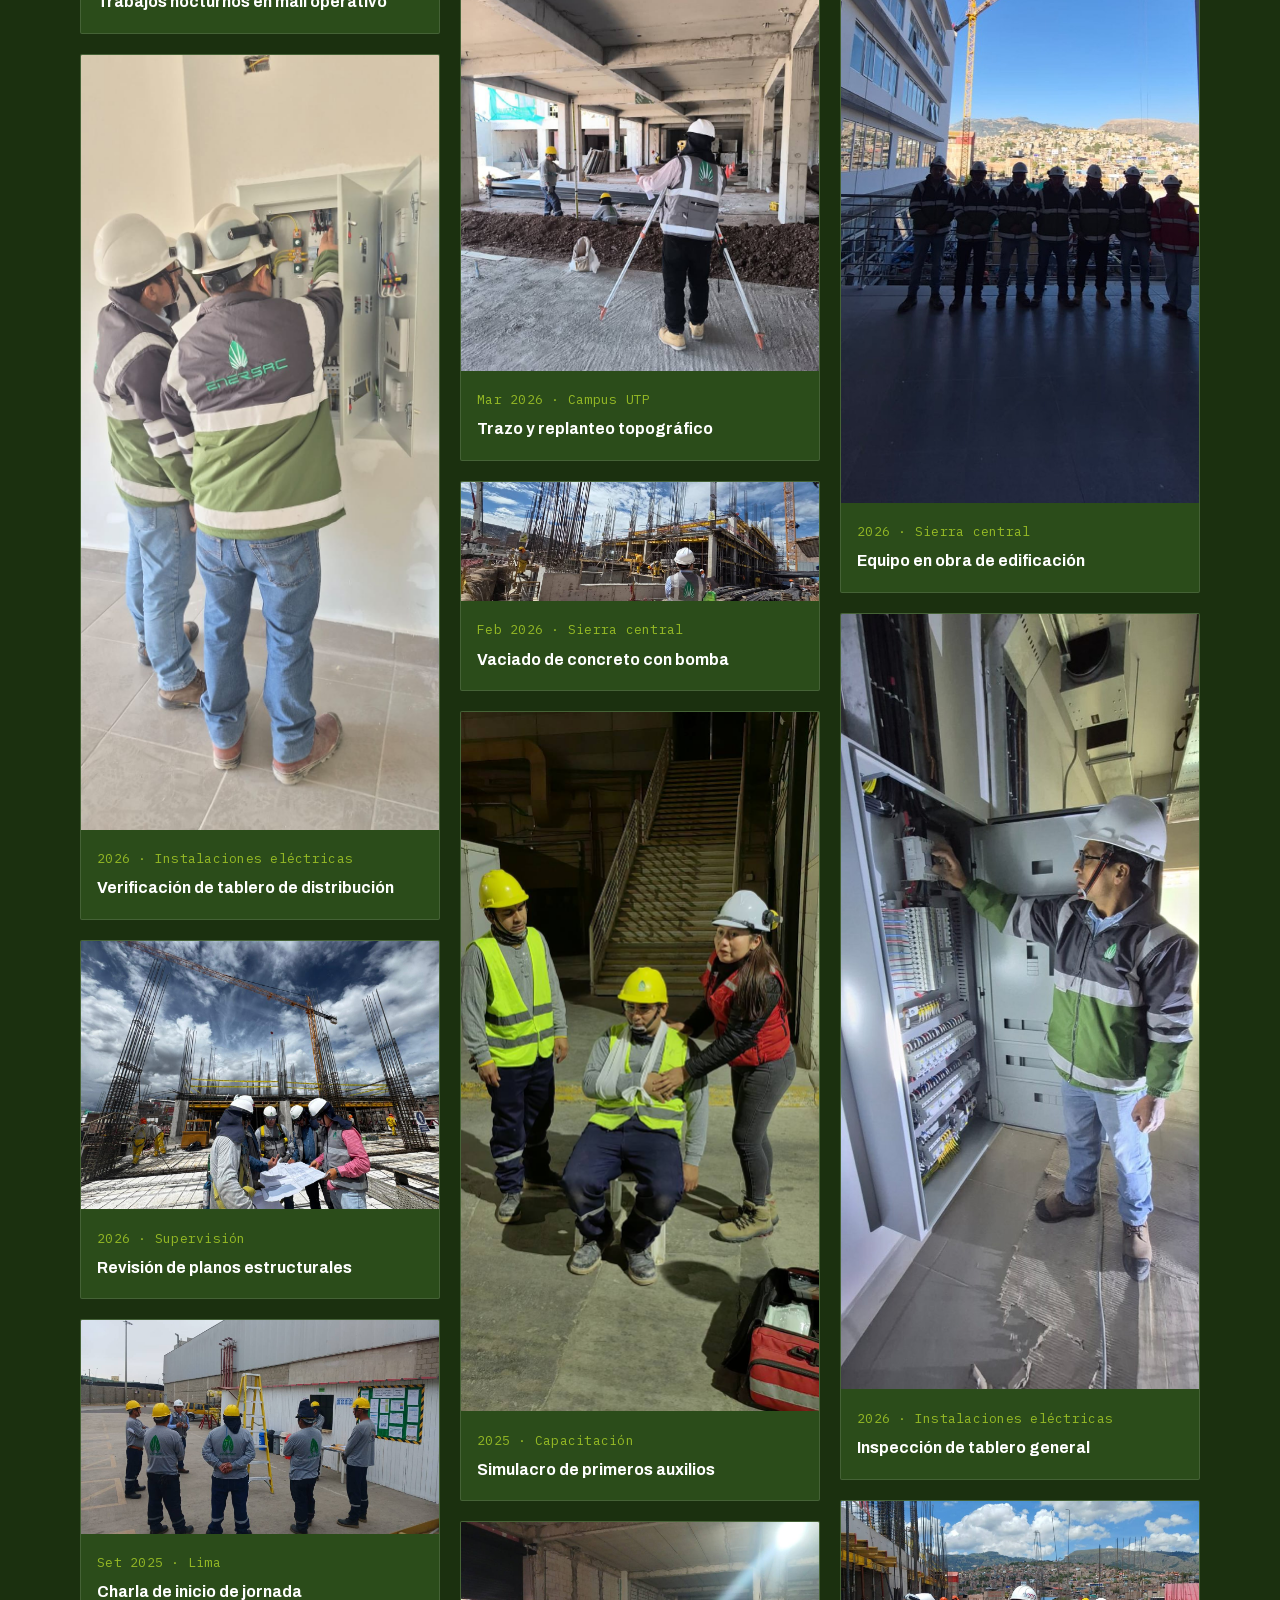
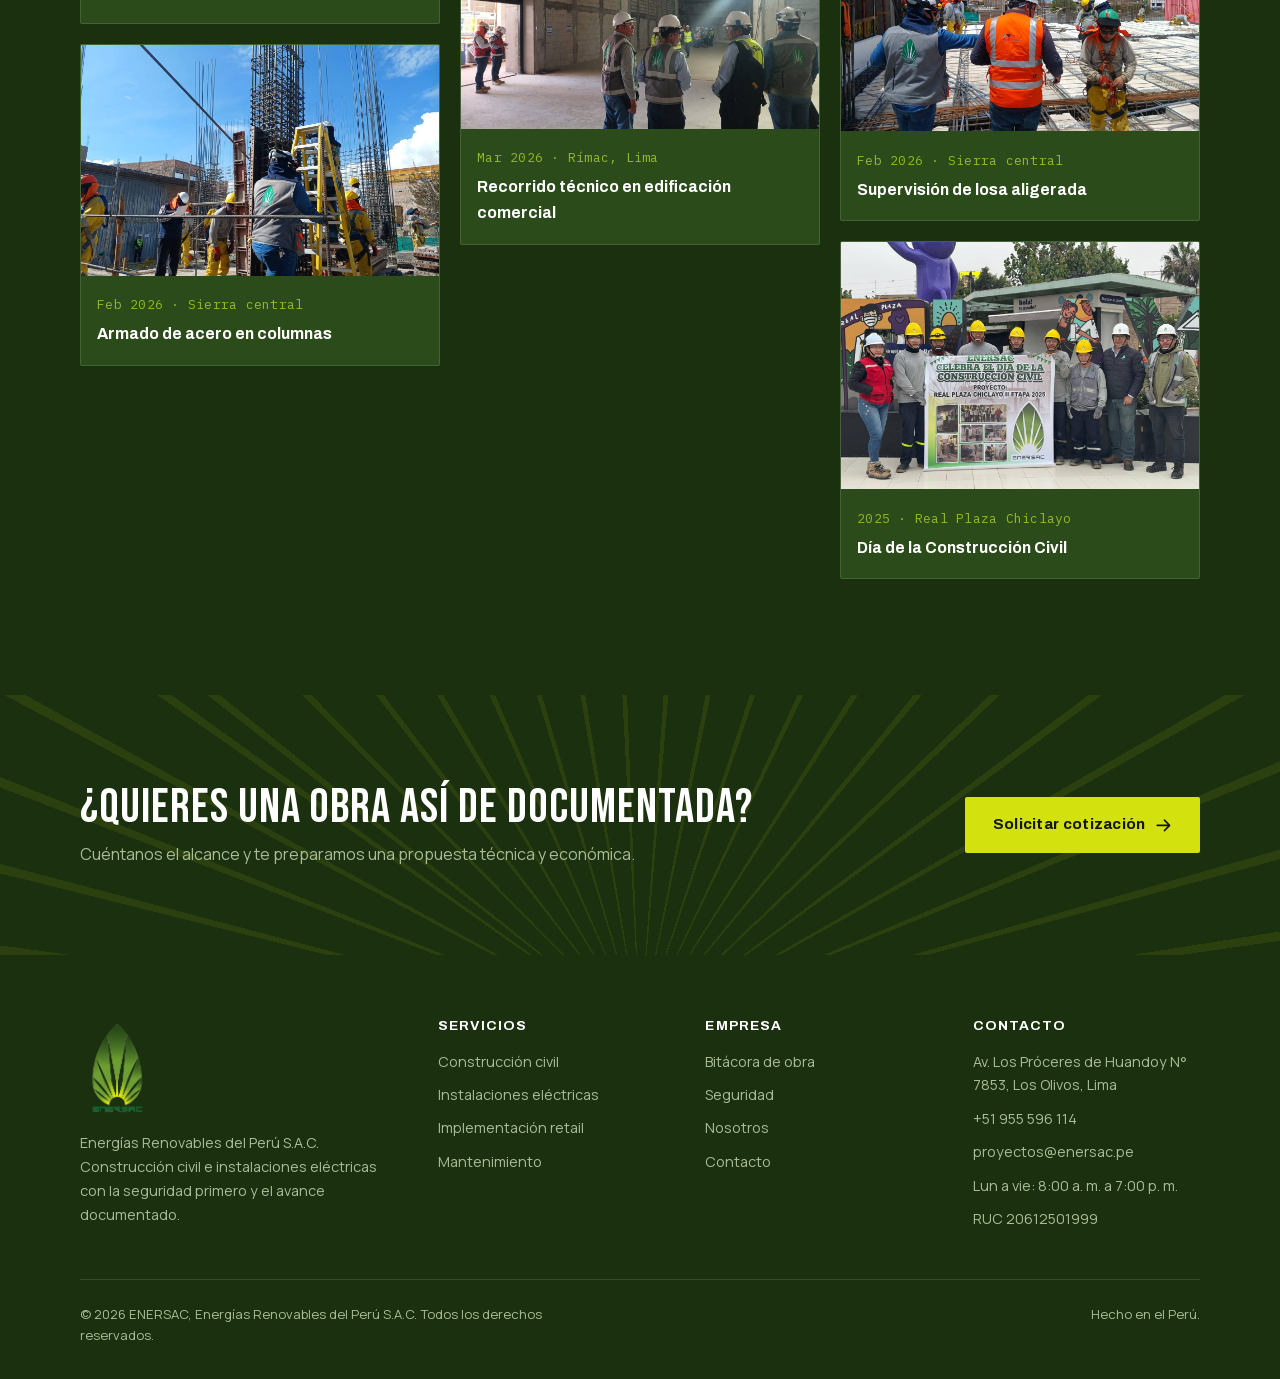
==== commit 8b3a18f7: "Rebrand según Manual de Marca oficial Colores oficiales (#01662A/#D3E20F/#95B925/#2B4C1A), tipografí" ====
--- a/obras.html
+++ b/obras.html
@@ -6,6 +6,7 @@
   <title>Bitácora de obra | ENERSAC</title>
   <meta name="description" content="Registro fotográfico real de las obras de ENERSAC en el Perú: Real Plaza Chiclayo y Trujillo, Campus UTP, Lima y sierra central. Estructuras, instalaciones eléctricas, retail y seguridad.">
   <link rel="icon" type="image/png" href="favicon.png">
+  <link rel="preload" href="fonts/bebas-neue.woff2" as="font" type="font/woff2" crossorigin>
   <link rel="preload" href="fonts/archivo-var.woff2" as="font" type="font/woff2" crossorigin>
   <link rel="preload" href="fonts/manrope-var.woff2" as="font" type="font/woff2" crossorigin>
   <link rel="stylesheet" href="css/styles.css">
@@ -24,8 +25,7 @@
     <div class="contenedor">
       <div class="nav__fila">
         <a href="index.html" class="nav__marca" aria-label="ENERSAC, inicio">
-          <img src="favicon.png" alt="" class="nav__isotipo" width="40" height="40">
-          <span class="nav__nombre">ENERSAC<small>Energías Renovables del Perú</small></span>
+          <img src="img/lockup.png" alt="ENERSAC, Energías Renovables del Perú" class="nav__lockup" width="843" height="160">
         </a>
 
         <nav class="nav__links" aria-label="Navegación principal">
@@ -84,13 +84,13 @@
           </figure>
 
           <figure class="tarjeta" data-cat="estructuras" tabindex="0" role="button" aria-label="Ampliar foto: encofrado de columna en altura">
-            <img src="img/servicio-construccion.jpg" width="1050" height="1400" loading="lazy" decoding="async"
+            <img src="img/servicio-construccion.jpg" width="1193" height="1400" loading="lazy" decoding="async"
                  alt="Operarios con arnés encofrando una columna de concreto armado en altura">
             <figcaption><span class="mono">Feb 2026 · Sierra central</span><strong>Encofrado de columna en altura</strong></figcaption>
           </figure>
 
           <figure class="tarjeta" data-cat="retail" tabindex="0" role="button" aria-label="Ampliar foto: trabajos nocturnos en mall operativo">
-            <img src="img/bitacora-nocturno-mall.jpg" width="1400" height="1050" loading="lazy" decoding="async"
+            <img src="img/bitacora-nocturno-mall.jpg" width="1248" height="600" loading="lazy" decoding="async"
                  alt="Trabajos nocturnos con andamio y señalización dentro del Real Plaza Chiclayo en operación">
             <figcaption><span class="mono">Oct 2025 · Real Plaza Chiclayo</span><strong>Trabajos nocturnos en mall operativo</strong></figcaption>
           </figure>
@@ -108,19 +108,19 @@
           </figure>
 
           <figure class="tarjeta" data-cat="seguridad" tabindex="0" role="button" aria-label="Ampliar foto: charla de inicio de jornada">
-            <img src="img/sst-charla.jpg" width="1400" height="1050" loading="lazy" decoding="async"
+            <img src="img/sst-charla.jpg" width="1400" height="835" loading="lazy" decoding="async"
                  alt="Charla de seguridad de inicio de jornada frente al panel informativo de SST">
             <figcaption><span class="mono">Set 2025 · Lima</span><strong>Charla de inicio de jornada</strong></figcaption>
           </figure>
 
           <figure class="tarjeta" data-cat="estructuras" tabindex="0" role="button" aria-label="Ampliar foto: armado de acero en columnas">
-            <img src="img/bitacora-columnas.jpg" width="1400" height="1050" loading="lazy" decoding="async"
+            <img src="img/bitacora-columnas.jpg" width="1400" height="903" loading="lazy" decoding="async"
                  alt="Cuadrilla armando el acero de columnas con escalera de tijera y cielo despejado">
             <figcaption><span class="mono">Feb 2026 · Sierra central</span><strong>Armado de acero en columnas</strong></figcaption>
           </figure>
 
           <figure class="tarjeta" data-cat="equipo" tabindex="0" role="button" aria-label="Ampliar foto: cuadrilla del proyecto Real Plaza Trujillo">
-            <img src="img/obra-trujillo.jpg" width="1400" height="1050" loading="lazy" decoding="async"
+            <img src="img/obra-trujillo.jpg" width="1400" height="830" loading="lazy" decoding="async"
                  alt="Cuadrilla de ENERSAC formada en el frente de obra del proyecto Real Plaza Trujillo">
             <figcaption><span class="mono">Oct 2025 · Real Plaza Trujillo</span><strong>Cuadrilla del proyecto</strong></figcaption>
           </figure>
@@ -132,37 +132,37 @@
           </figure>
 
           <figure class="tarjeta" data-cat="estructuras" tabindex="0" role="button" aria-label="Ampliar foto: trazo y replanteo topográfico">
-            <img src="img/obra-utp.jpg" width="960" height="1280" loading="lazy" decoding="async"
+            <img src="img/obra-utp.jpg" width="960" height="1018" loading="lazy" decoding="async"
                  alt="Topógrafo de ENERSAC realizando trazo y replanteo en edificio del campus UTP">
             <figcaption><span class="mono">Mar 2026 · Campus UTP</span><strong>Trazo y replanteo topográfico</strong></figcaption>
           </figure>
 
           <figure class="tarjeta" data-cat="estructuras" tabindex="0" role="button" aria-label="Ampliar foto: vaciado de concreto con bomba">
-            <img src="img/bitacora-bomba-concreto.jpg" width="1400" height="646" loading="lazy" decoding="async"
+            <img src="img/bitacora-bomba-concreto.jpg" width="1400" height="466" loading="lazy" decoding="async"
                  alt="Vaciado de concreto con bomba estacionaria y grúa torre en obra de edificación">
             <figcaption><span class="mono">Feb 2026 · Sierra central</span><strong>Vaciado de concreto con bomba</strong></figcaption>
           </figure>
 
           <figure class="tarjeta" data-cat="seguridad" tabindex="0" role="button" aria-label="Ampliar foto: simulacro de primeros auxilios">
-            <img src="img/bitacora-simulacro.jpg" width="645" height="1400" loading="lazy" decoding="async"
+            <img src="img/bitacora-simulacro.jpg" width="717" height="1400" loading="lazy" decoding="async"
                  alt="Equipo de ENERSAC practicando primeros auxilios durante un simulacro de emergencia en obra">
             <figcaption><span class="mono">2025 · Capacitación</span><strong>Simulacro de primeros auxilios</strong></figcaption>
           </figure>
 
           <figure class="tarjeta" data-cat="retail" tabindex="0" role="button" aria-label="Ampliar foto: recorrido técnico en edificación comercial">
-            <img src="img/obra-rimac.jpg" width="1400" height="1050" loading="lazy" decoding="async"
+            <img src="img/obra-rimac.jpg" width="1400" height="808" loading="lazy" decoding="async"
                  alt="Ingenieros en recorrido técnico dentro de una edificación comercial en Rímac, Lima">
             <figcaption><span class="mono">Mar 2026 · Rímac, Lima</span><strong>Recorrido técnico en edificación comercial</strong></figcaption>
           </figure>
 
           <figure class="tarjeta" data-cat="electrico" tabindex="0" role="button" aria-label="Ampliar foto: protocolo de pruebas en tablero general">
-            <img src="img/bitacora-tablero-notas.jpg" width="1050" height="1400" loading="lazy" decoding="async"
+            <img src="img/bitacora-tablero-notas.jpg" width="1200" height="1384" loading="lazy" decoding="async"
                  alt="Ingeniero registrando el protocolo de pruebas de un tablero eléctrico general">
             <figcaption><span class="mono">Mar 2026 · Instalaciones eléctricas</span><strong>Protocolo de pruebas en tablero general</strong></figcaption>
           </figure>
 
           <figure class="tarjeta" data-cat="estructuras" tabindex="0" role="button" aria-label="Ampliar foto: marcado y nivelación de losa">
-            <img src="img/bitacora-marcado-losa.jpg" width="1400" height="1050" loading="lazy" decoding="async"
+            <img src="img/bitacora-marcado-losa.jpg" width="1400" height="903" loading="lazy" decoding="async"
                  alt="Supervisor con arnés marcando la losa con encofrado y acero habilitado">
             <figcaption><span class="mono">Feb 2026 · Sierra central</span><strong>Marcado y nivelación de losa</strong></figcaption>
           </figure>
@@ -180,13 +180,13 @@
           </figure>
 
           <figure class="tarjeta" data-cat="estructuras" tabindex="0" role="button" aria-label="Ampliar foto: supervisión de losa aligerada">
-            <img src="img/nosotros-sierra.jpg" width="1400" height="1050" loading="lazy" decoding="async"
+            <img src="img/nosotros-sierra.jpg" width="1400" height="903" loading="lazy" decoding="async"
                  alt="Supervisión de losa aligerada con la sierra peruana de fondo">
             <figcaption><span class="mono">Feb 2026 · Sierra central</span><strong>Supervisión de losa aligerada</strong></figcaption>
           </figure>
 
           <figure class="tarjeta" data-cat="equipo" tabindex="0" role="button" aria-label="Ampliar foto: Día de la Construcción Civil">
-            <img src="img/obra-chiclayo.jpg" width="1280" height="960" loading="lazy" decoding="async"
+            <img src="img/obra-chiclayo.jpg" width="1280" height="883" loading="lazy" decoding="async"
                  alt="Equipo de ENERSAC celebrando el Día de la Construcción Civil en Real Plaza Chiclayo">
             <figcaption><span class="mono">2025 · Real Plaza Chiclayo</span><strong>Día de la Construcción Civil</strong></figcaption>
           </figure>
@@ -259,6 +259,7 @@
             <li>Av. Los Próceres de Huandoy N° 7853, Los Olivos, Lima</li>
             <li><a href="tel:+51955596114">+51 955 596 114</a></li>
             <li><a href="mailto:proyectos@enersac.pe">proyectos@enersac.pe</a></li>
+            <li>Lun a vie: 8:00 a. m. a 7:00 p. m.</li>
             <li>RUC 20612501999</li>
           </ul>
         </div>
--- a/css/styles.css
+++ b/css/styles.css
@@ -41,16 +41,34 @@
   font-style: normal;
   font-display: swap;
 }
+/* Tipografía principal de marca (Manual de Marca, sección 2.5) */
+@font-face {
+  font-family: 'Recepts';
+  src: url('../fonts/recepts.woff2') format('woff2');
+  font-weight: 400;
+  font-style: normal;
+  font-display: swap;
+}
+/* Tipografía de titulares del manual (portadas y secciones) */
+@font-face {
+  font-family: 'Bebas Neue';
+  src: url('../fonts/bebas-neue.woff2') format('woff2');
+  font-weight: 400;
+  font-style: normal;
+  font-display: swap;
+}
 
 /* ---------- Tokens ---------- */
 :root {
-  /* Color — un solo acento (lima), derivado del logo */
-  --verde-selva: #0B1F12;
-  --verde-selva-2: #10291A;
-  --verde-enersac: #157A3C;
-  --lima: #8DC63F;
-  --lima-hover: #9ED455;
-  --lima-press: #7CB332;
+  /* Paleta oficial (Manual de Marca, sección 2.4):
+     #01662A verde principal · #D3E20F amarillo lima · #95B925 verde claro · #2B4C1A verde profundo */
+  --verde-selva: #1B300F;
+  --verde-selva-2: #2B4C1A;
+  --verde-enersac: #01662A;
+  --verde-claro: #95B925;
+  --lima: #D3E20F;
+  --lima-hover: #E3EF3F;
+  --lima-press: #B9C70D;
   --concreto: #EDECE7;
   --concreto-2: #E3E1D8;
   --blanco: #F9F9F6;
@@ -58,10 +76,12 @@
   --piedra: #535D56;
   --linea: #D6D4CA;
   --linea-dark: rgba(255, 255, 255, 0.12);
-  --texto-dark: #E9EFE6;
-  --texto-dark-2: #A9B8A6;
-
-  /* Tipografía */
+  --texto-dark: #EAF0E4;
+  --texto-dark-2: #A9BC97;
+
+  /* Tipografía: Recepts (marca) · Bebas Neue (titulares) · Archivo (UI) · Manrope (texto) · Plex Mono (datos) */
+  --f-marca: 'Recepts', 'Archivo', system-ui, sans-serif;
+  --f-titulos: 'Bebas Neue', 'Archivo', system-ui, sans-serif;
   --f-display: 'Archivo', system-ui, sans-serif;
   --f-body: 'Manrope', system-ui, sans-serif;
   --f-mono: 'IBM Plex Mono', ui-monospace, monospace;
@@ -80,7 +100,7 @@
   /* Motivo de rayos del logo (abanico desde abajo, CSS puro) */
   --rayos: repeating-conic-gradient(
     from -52deg at 50% 130%,
-    rgba(141, 198, 63, 0.10) 0deg 0.8deg,
+    rgba(211, 226, 15, 0.09) 0deg 0.8deg,
     transparent 0.8deg 7deg
   );
 }
@@ -138,11 +158,18 @@
 }
 
 .titulo-seccion {
-  font-size: clamp(1.9rem, 4vw, 2.9rem);
-  font-weight: 800;
-  font-stretch: 110%;
+  font-family: var(--f-titulos);
+  font-size: clamp(2.4rem, 4.6vw, 3.5rem);
+  font-weight: 400;
   text-transform: uppercase;
-  letter-spacing: 0.005em;
+  letter-spacing: 0.02em;
+  line-height: 0.95;
+}
+.marca {
+  font-family: var(--f-marca);
+  font-weight: 400;
+  font-size: 0.86em;
+  letter-spacing: 0.04em;
 }
 .intro-seccion {
   margin-top: 1rem;
@@ -207,31 +234,16 @@
 .nav__marca {
   display: flex;
   align-items: center;
-  gap: 0.65rem;
   text-decoration: none;
 }
-.nav__isotipo { height: 40px; width: auto; }
-.nav__nombre {
-  font-family: var(--f-display);
-  font-weight: 800;
-  font-stretch: 115%;
-  font-size: 1.15rem;
-  letter-spacing: 0.06em;
-  color: var(--verde-enersac);
-}
-.nav__nombre small {
-  display: block;
-  font-family: var(--f-mono);
-  font-weight: 500;
-  font-size: 0.5rem;
-  letter-spacing: 0.14em;
-  color: var(--piedra);
-  text-transform: uppercase;
-}
-.nav--oscura .nav__nombre { color: #fff; }
-.nav--oscura .nav__nombre small { color: var(--texto-dark-2); }
-.nav--solida .nav__nombre { color: var(--verde-enersac); }
-.nav--solida .nav__nombre small { color: var(--piedra); }
+.nav__lockup {
+  height: 38px;
+  width: auto;
+  transition: filter 0.25s ease;
+}
+/* Sobre fondo oscuro se usa la versión monocroma blanca del lockup (Manual, sección 2.4) */
+.nav--oscura .nav__lockup { filter: brightness(0) invert(1); }
+.nav--solida .nav__lockup { filter: none; }
 
 .nav__links {
   display: none;
@@ -311,8 +323,8 @@
   position: absolute;
   inset: 0;
   background:
-    linear-gradient(to top, rgba(11, 31, 18, 0.92) 0%, rgba(11, 31, 18, 0.42) 45%, rgba(11, 31, 18, 0.15) 100%),
-    linear-gradient(100deg, rgba(11, 31, 18, 0.65) 0%, rgba(11, 31, 18, 0.08) 60%);
+    linear-gradient(to top, rgba(27, 48, 15, 0.92) 0%, rgba(27, 48, 15, 0.42) 45%, rgba(27, 48, 15, 0.15) 100%),
+    linear-gradient(100deg, rgba(27, 48, 15, 0.65) 0%, rgba(27, 48, 15, 0.08) 60%);
 }
 .heroe__contenido {
   position: relative;
@@ -322,12 +334,13 @@
 }
 .heroe h1 {
   color: #fff;
-  font-size: clamp(2.35rem, 6.2vw, 4.6rem);
-  font-weight: 900;
-  font-stretch: 118%;
+  font-family: var(--f-titulos);
+  font-size: clamp(3.1rem, 8vw, 6.2rem);
+  font-weight: 400;
   text-transform: uppercase;
-  line-height: 0.98;
-  max-width: 15ch;
+  letter-spacing: 0.015em;
+  line-height: 0.92;
+  max-width: 18ch;
 }
 .heroe h1 .acento { color: var(--lima); }
 .heroe__bajada {
@@ -356,7 +369,7 @@
   gap: 0.75rem 2.5rem;
 }
 .franja__titulo {
-  color: var(--lima);
+  color: var(--verde-claro);
   font-weight: 600;
   text-transform: uppercase;
   letter-spacing: 0.12em;
@@ -402,9 +415,10 @@
 .servicio--foto:hover img { transform: scale(1.04); }
 .servicio__cuerpo { padding: 1.75rem; }
 .servicio__cuerpo h3, .servicio--panel h3 {
-  font-size: 1.3rem;
-  font-weight: 800;
-  font-stretch: 110%;
+  font-family: var(--f-titulos);
+  font-size: 1.65rem;
+  font-weight: 400;
+  letter-spacing: 0.03em;
   text-transform: uppercase;
 }
 .servicio__cuerpo p { margin-top: 0.6rem; color: var(--piedra); font-size: 0.95rem; }
@@ -434,7 +448,7 @@
   font-size: 0.75rem;
   letter-spacing: 0.18em;
   text-transform: uppercase;
-  color: var(--lima);
+  color: var(--verde-claro);
 }
 .obras .titulo-seccion { color: #fff; margin-top: 0.75rem; }
 .obras .intro-seccion { color: var(--texto-dark-2); }
@@ -464,8 +478,8 @@
 .obra:hover img { transform: scale(1.04); }
 .obra--alta img { object-position: center 20%; }
 .obra__pie { padding-top: 1rem; }
-.obra__meta { color: var(--lima); }
-.obra__pie h3 { color: #fff; font-size: 1.25rem; font-weight: 800; margin-top: 0.35rem; }
+.obra__pie .obra__meta { color: var(--verde-claro); }
+.obra__pie h3 { color: #fff; font-family: var(--f-titulos); font-size: 1.6rem; font-weight: 400; letter-spacing: 0.03em; margin-top: 0.35rem; }
 .obra__pie p { color: var(--texto-dark-2); font-size: 0.92rem; margin-top: 0.35rem; }
 
 /* ---------- Seguridad ---------- */
@@ -521,9 +535,10 @@
   gap: 1.75rem;
 }
 .banda h2 {
-  font-size: clamp(1.7rem, 3.6vw, 2.6rem);
-  font-weight: 800;
-  font-stretch: 112%;
+  font-family: var(--f-titulos);
+  font-size: clamp(2.1rem, 3.8vw, 3rem);
+  font-weight: 400;
+  letter-spacing: 0.02em;
   text-transform: uppercase;
 }
 .banda p { margin-top: 0.5rem; color: var(--texto-dark-2); }
@@ -622,9 +637,11 @@
 }
 .cabecera-pagina h1 {
   color: #fff;
-  font-size: clamp(2.1rem, 4.5vw, 3.4rem);
-  font-weight: 900;
-  font-stretch: 115%;
+  font-family: var(--f-titulos);
+  font-size: clamp(2.8rem, 5.2vw, 4.4rem);
+  font-weight: 400;
+  letter-spacing: 0.02em;
+  line-height: 0.95;
   text-transform: uppercase;
   margin-top: 0.75rem;
 }
@@ -668,7 +685,7 @@
 .tarjeta img { width: 100%; height: auto; transition: transform 0.5s ease; }
 .tarjeta:hover img { transform: scale(1.03); }
 .tarjeta figcaption { padding: 0.9rem 1rem 1.1rem; }
-.tarjeta figcaption .mono { color: var(--lima); }
+.tarjeta figcaption .mono { color: var(--verde-claro); }
 .tarjeta figcaption strong {
   display: block;
   font-family: var(--f-display);
@@ -703,7 +720,7 @@
   border-radius: var(--radio);
 }
 .lightbox__pie { margin-top: 1.1rem; text-align: center; max-width: 40rem; }
-.lightbox__pie .mono { color: var(--lima); }
+.lightbox__pie .mono { color: var(--verde-claro); }
 .lightbox__pie strong {
   display: block;
   font-family: var(--f-display);
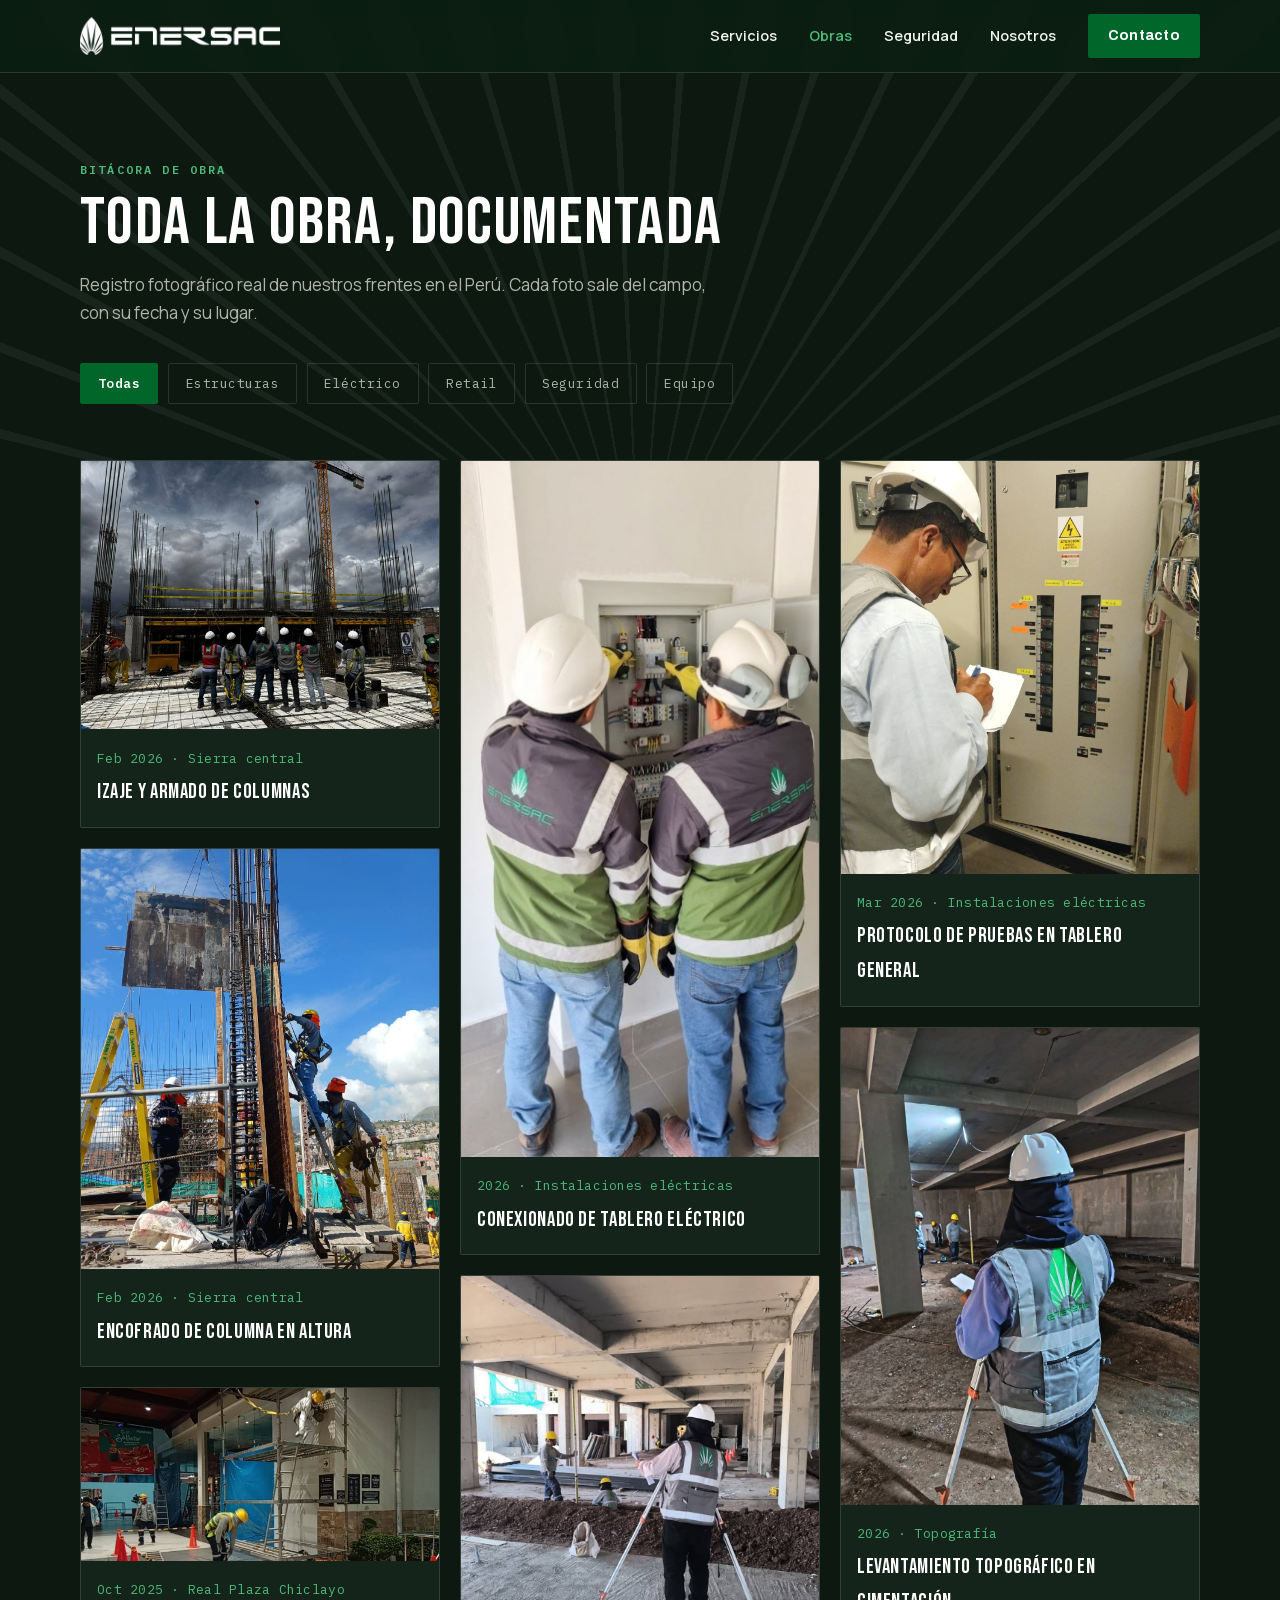
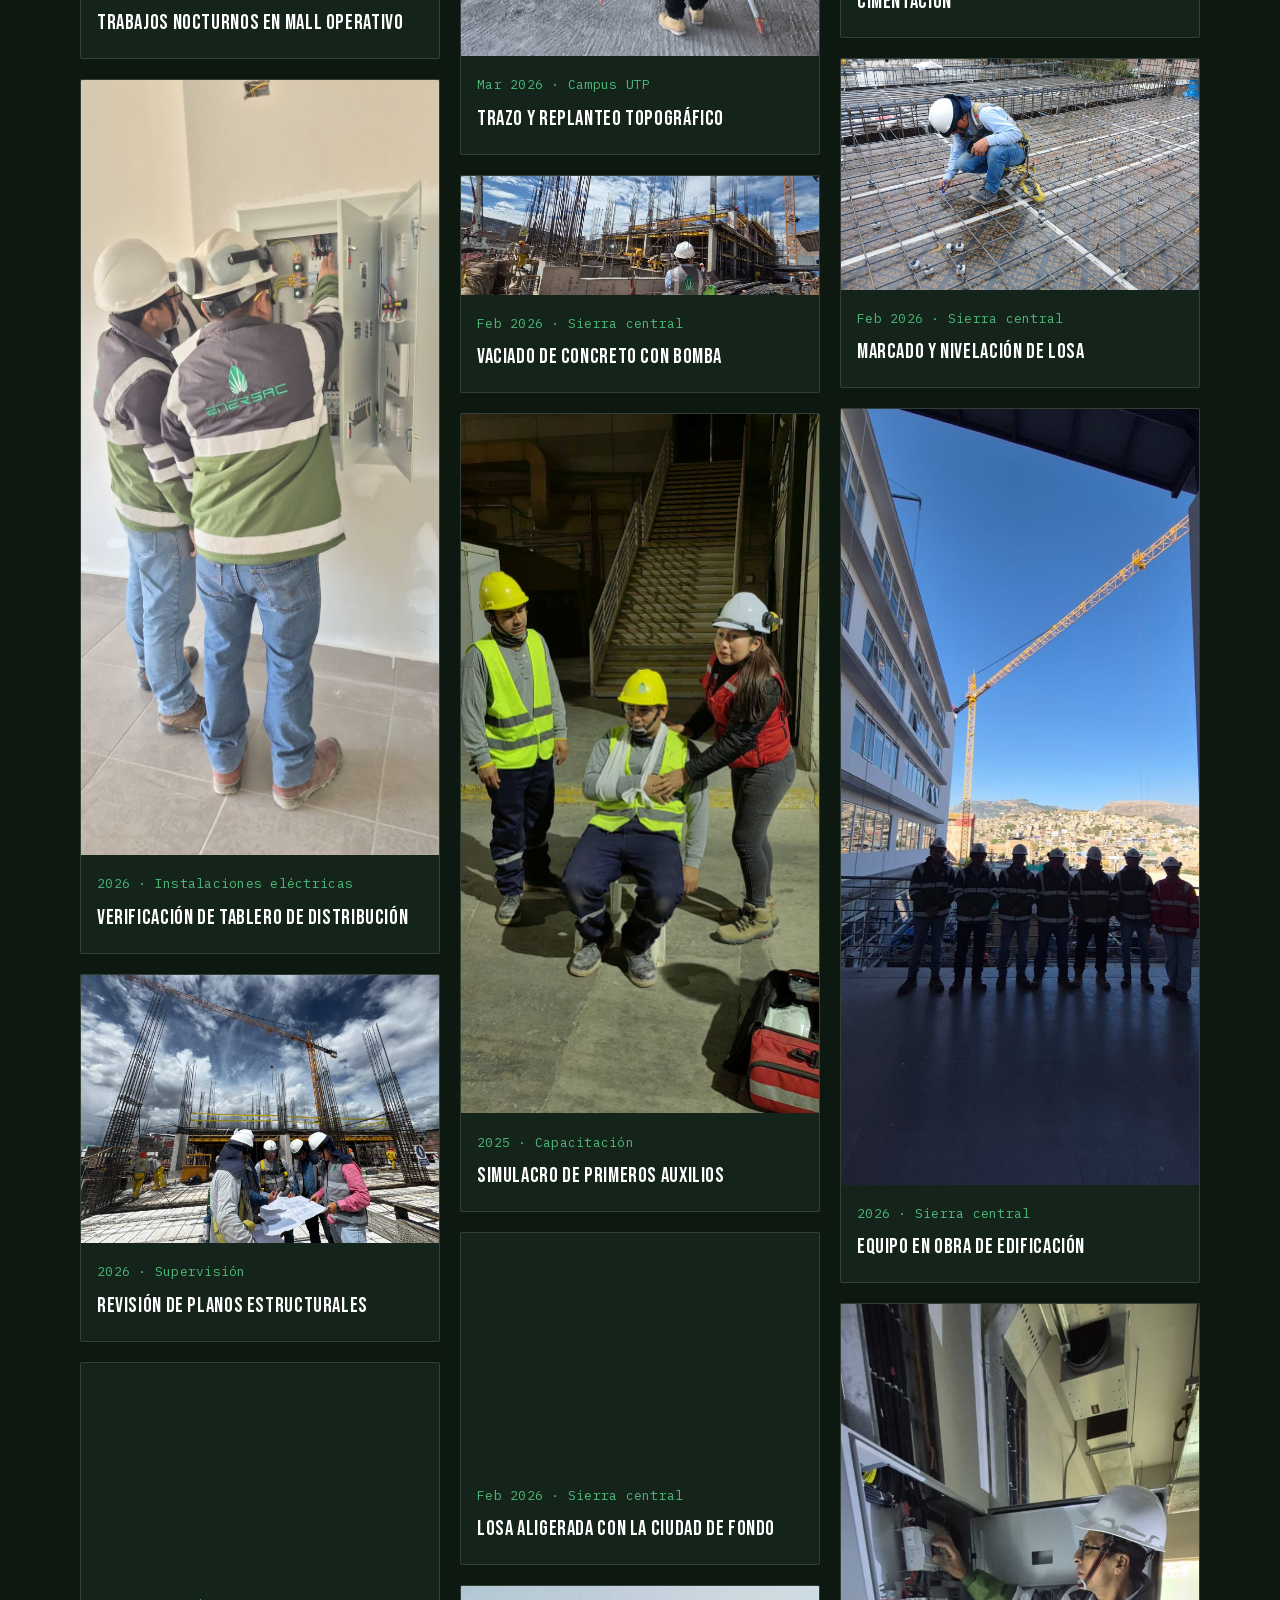
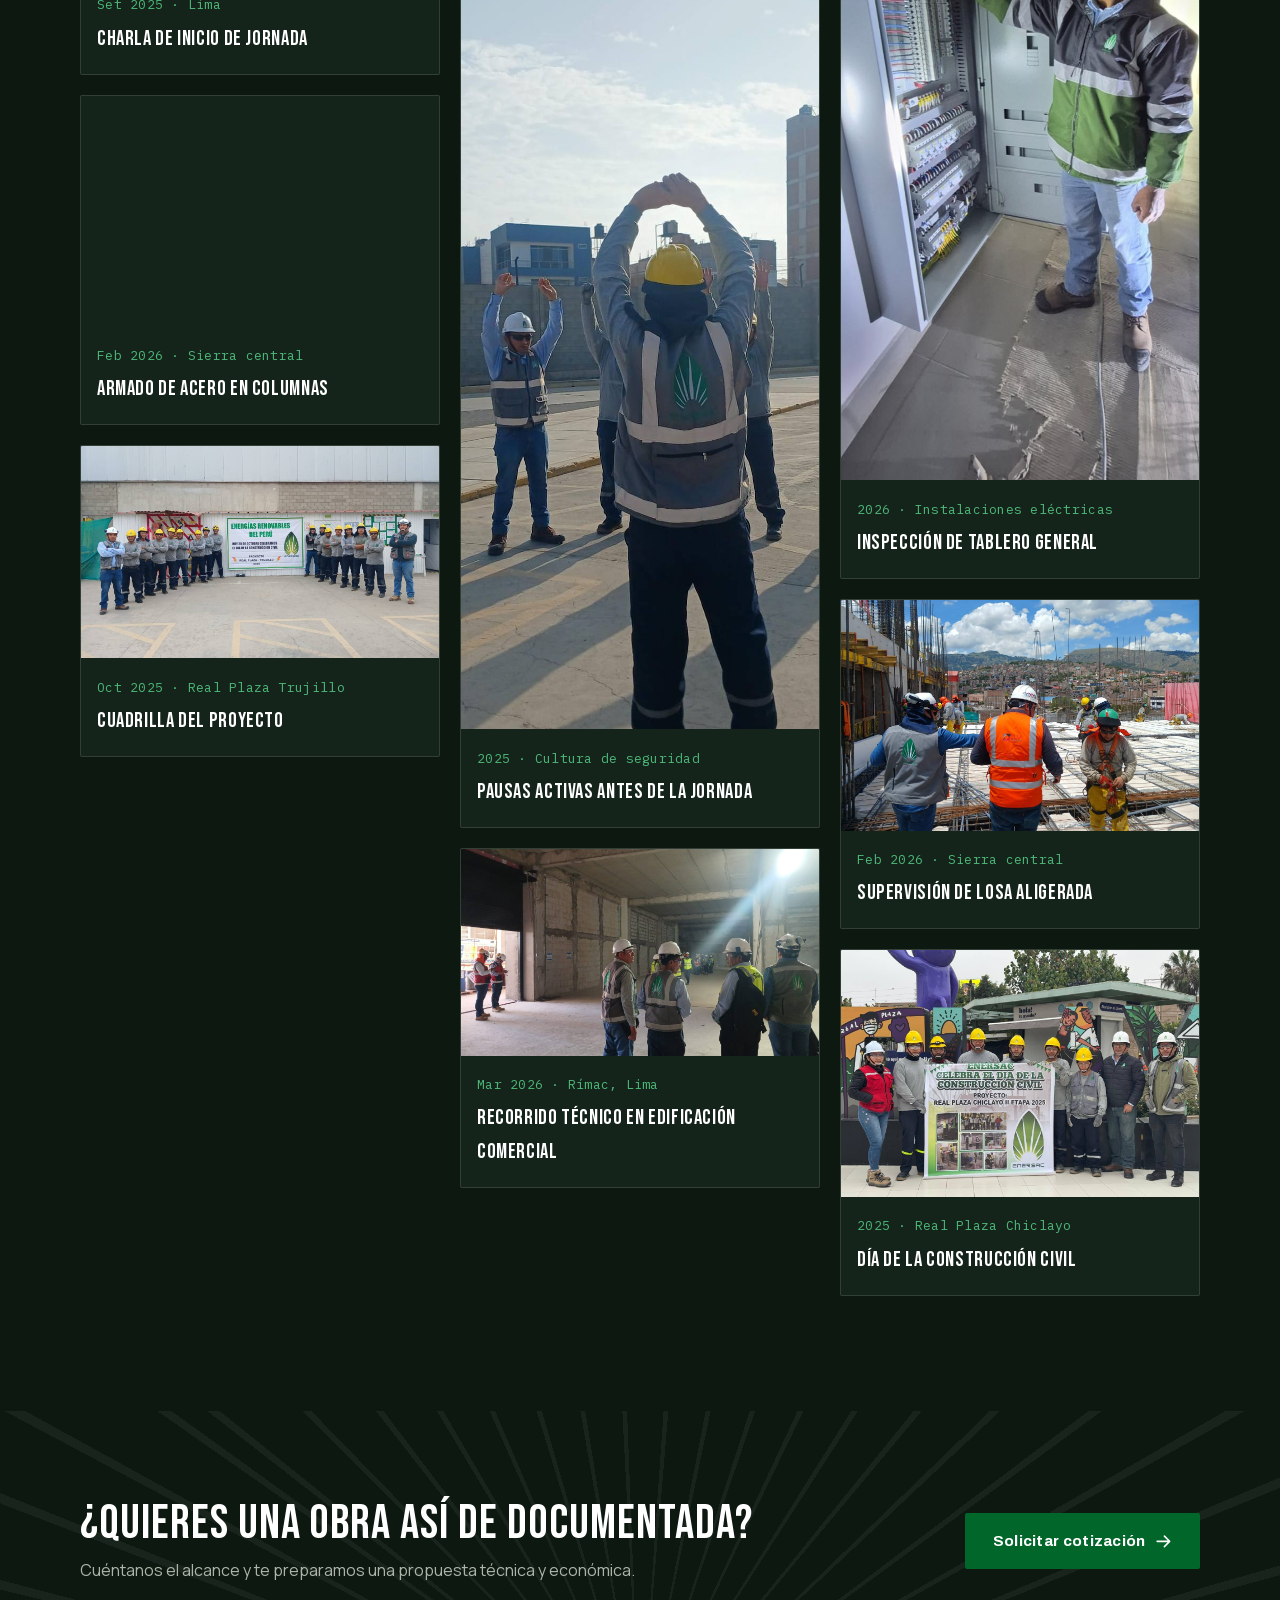
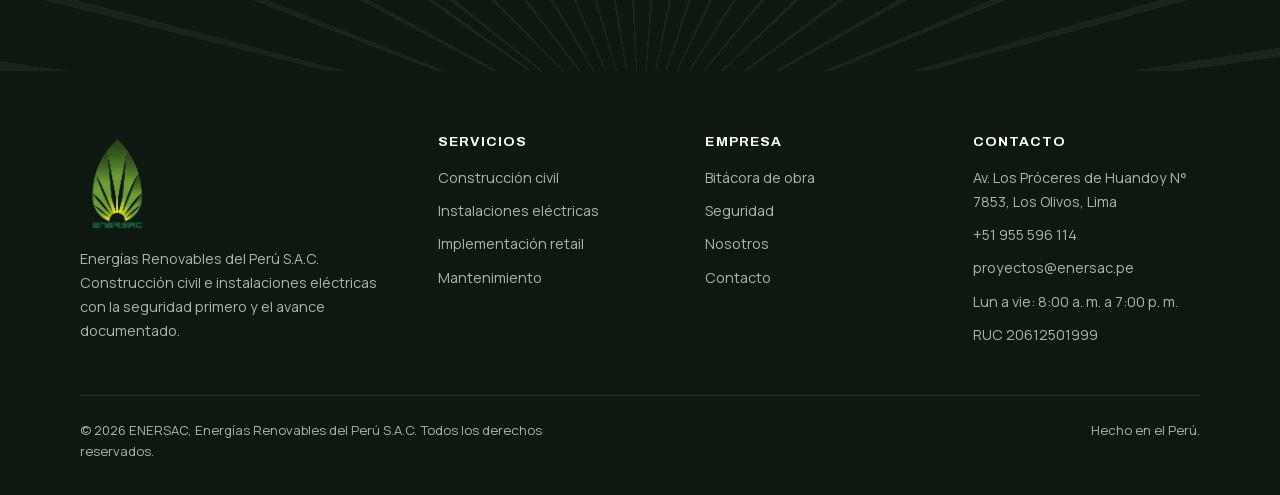
==== commit 796c4e98: "Sistema de color profesional: acento único verde ENERSAC, sin colores ácidos Se retira el amarillo l" ====
--- a/obras.html
+++ b/obras.html
@@ -149,6 +149,18 @@
             <figcaption><span class="mono">2025 · Capacitación</span><strong>Simulacro de primeros auxilios</strong></figcaption>
           </figure>
 
+          <figure class="tarjeta" data-cat="estructuras" tabindex="0" role="button" aria-label="Ampliar foto: losa aligerada con la ciudad de fondo">
+            <img src="img/bitacora-losa-panorama.jpg" width="1400" height="914" loading="lazy" decoding="async"
+                 alt="Cuadrilla trabajando la losa aligerada con la ciudad andina y los cerros de fondo">
+            <figcaption><span class="mono">Feb 2026 · Sierra central</span><strong>Losa aligerada con la ciudad de fondo</strong></figcaption>
+          </figure>
+
+          <figure class="tarjeta" data-cat="seguridad" tabindex="0" role="button" aria-label="Ampliar foto: pausas activas antes de la jornada">
+            <img src="img/bitacora-pausas-activas.jpg" width="674" height="1400" loading="lazy" decoding="async"
+                 alt="Equipo de ENERSAC realizando pausas activas de estiramiento antes de iniciar la jornada">
+            <figcaption><span class="mono">2025 · Cultura de seguridad</span><strong>Pausas activas antes de la jornada</strong></figcaption>
+          </figure>
+
           <figure class="tarjeta" data-cat="retail" tabindex="0" role="button" aria-label="Ampliar foto: recorrido técnico en edificación comercial">
             <img src="img/obra-rimac.jpg" width="1400" height="808" loading="lazy" decoding="async"
                  alt="Ingenieros en recorrido técnico dentro de una edificación comercial en Rímac, Lima">
@@ -159,6 +171,12 @@
             <img src="img/bitacora-tablero-notas.jpg" width="1200" height="1384" loading="lazy" decoding="async"
                  alt="Ingeniero registrando el protocolo de pruebas de un tablero eléctrico general">
             <figcaption><span class="mono">Mar 2026 · Instalaciones eléctricas</span><strong>Protocolo de pruebas en tablero general</strong></figcaption>
+          </figure>
+
+          <figure class="tarjeta" data-cat="estructuras" tabindex="0" role="button" aria-label="Ampliar foto: levantamiento topográfico en cimentación">
+            <img src="img/bitacora-topografia.jpg" width="1050" height="1400" loading="lazy" decoding="async"
+                 alt="Topógrafo de ENERSAC con estación total realizando el levantamiento en la cimentación de una edificación">
+            <figcaption><span class="mono">2026 · Topografía</span><strong>Levantamiento topográfico en cimentación</strong></figcaption>
           </figure>
 
           <figure class="tarjeta" data-cat="estructuras" tabindex="0" role="button" aria-label="Ampliar foto: marcado y nivelación de losa">
--- a/css/styles.css
+++ b/css/styles.css
@@ -60,15 +60,15 @@
 
 /* ---------- Tokens ---------- */
 :root {
-  /* Paleta oficial (Manual de Marca, sección 2.4):
-     #01662A verde principal · #D3E20F amarillo lima · #95B925 verde claro · #2B4C1A verde profundo */
-  --verde-selva: #1B300F;
-  --verde-selva-2: #2B4C1A;
+  /* Paleta derivada del Manual de Marca (sección 2.4), ejecución tipo constructora profesional:
+     neutros + fotografía + UN acento sobrio, el verde ENERSAC #01662A (botones) con su tinte
+     claro --verde-luz para elementos pequeños sobre fondo oscuro. Sin colores ácidos en la UI. */
+  --verde-selva: #0D1811;
+  --verde-selva-2: #15241B;
   --verde-enersac: #01662A;
-  --verde-claro: #95B925;
-  --lima: #D3E20F;
-  --lima-hover: #E3EF3F;
-  --lima-press: #B9C70D;
+  --verde-luz: #4DB878;
+  --verde-boton-hover: #0B7A38;
+  --verde-boton-press: #014E20;
   --concreto: #EDECE7;
   --concreto-2: #E3E1D8;
   --blanco: #F9F9F6;
@@ -76,8 +76,8 @@
   --piedra: #535D56;
   --linea: #D6D4CA;
   --linea-dark: rgba(255, 255, 255, 0.12);
-  --texto-dark: #EAF0E4;
-  --texto-dark-2: #A9BC97;
+  --texto-dark: #F1F4EC;
+  --texto-dark-2: #AEB4A8;
 
   /* Tipografía: Recepts (marca) · Bebas Neue (titulares) · Archivo (UI) · Manrope (texto) · Plex Mono (datos) */
   --f-marca: 'Recepts', 'Archivo', system-ui, sans-serif;
@@ -97,10 +97,10 @@
   --z-nav: 50;
   --z-toast: 60;
 
-  /* Motivo de rayos del logo (abanico desde abajo, CSS puro) */
+  /* Motivo de rayos del logo (abanico desde abajo, CSS puro, textura neutra) */
   --rayos: repeating-conic-gradient(
     from -52deg at 50% 130%,
-    rgba(211, 226, 15, 0.09) 0deg 0.8deg,
+    rgba(255, 255, 255, 0.05) 0deg 0.8deg,
     transparent 0.8deg 7deg
   );
 }
@@ -129,7 +129,7 @@
 p { max-width: 65ch; }
 
 :focus-visible {
-  outline: 3px solid var(--lima);
+  outline: 3px solid var(--verde-luz);
   outline-offset: 2px;
 }
 
@@ -198,16 +198,16 @@
 .btn:active { transform: translateY(1px); }
 .btn svg { width: 1.1em; height: 1.1em; flex: none; }
 
-.btn--primario { background: var(--lima); color: var(--tinta); }
-.btn--primario:hover { background: var(--lima-hover); }
-.btn--primario:active { background: var(--lima-press); }
+.btn--primario { background: var(--verde-enersac); color: #fff; }
+.btn--primario:hover { background: var(--verde-boton-hover); }
+.btn--primario:active { background: var(--verde-boton-press); }
 
 .btn--contorno {
   background: transparent;
   color: var(--texto-dark);
   border: 2px solid rgba(255, 255, 255, 0.35);
 }
-.btn--contorno:hover { border-color: var(--lima); color: #fff; }
+.btn--contorno:hover { border-color: var(--verde-luz); color: #fff; }
 
 .btn--bloque { width: 100%; }
 
@@ -257,7 +257,7 @@
   color: var(--texto-dark);
   transition: color 0.2s ease;
 }
-.nav__link:hover { color: var(--lima); }
+.nav__link:hover { color: var(--verde-luz); }
 .nav--solida .nav__link { color: var(--tinta); }
 .nav--solida .nav__link:hover { color: var(--verde-enersac); }
 .nav__cta { padding: 0.65rem 1.25rem; font-size: 0.875rem; }
@@ -270,8 +270,8 @@
   height: 44px;
   border: 0;
   border-radius: var(--radio);
-  background: var(--lima);
-  color: var(--tinta);
+  background: var(--verde-enersac);
+  color: #fff;
   cursor: pointer;
 }
 .nav__toggle svg { width: 22px; height: 22px; }
@@ -294,7 +294,7 @@
   border-bottom: 1px solid var(--linea-dark);
 }
 .nav__movil a:last-child { border-bottom: 0; }
-.nav__movil a:hover { color: var(--lima); }
+.nav__movil a:hover { color: var(--verde-luz); }
 
 @media (min-width: 1024px) {
   .nav__links { display: flex; }
@@ -318,13 +318,19 @@
   height: 100%;
   object-fit: cover;
   object-position: center 30%;
+  transform-origin: 50% 35%;
+  animation: kenburns 24s ease-out both;
+}
+@keyframes kenburns {
+  from { transform: scale(1); }
+  to { transform: scale(1.07); }
 }
 .heroe__velo {
   position: absolute;
   inset: 0;
   background:
-    linear-gradient(to top, rgba(27, 48, 15, 0.92) 0%, rgba(27, 48, 15, 0.42) 45%, rgba(27, 48, 15, 0.15) 100%),
-    linear-gradient(100deg, rgba(27, 48, 15, 0.65) 0%, rgba(27, 48, 15, 0.08) 60%);
+    linear-gradient(to top, rgba(15, 31, 11, 0.92) 0%, rgba(15, 31, 11, 0.42) 45%, rgba(15, 31, 11, 0.15) 100%),
+    linear-gradient(100deg, rgba(15, 31, 11, 0.65) 0%, rgba(15, 31, 11, 0.08) 60%);
 }
 .heroe__contenido {
   position: relative;
@@ -342,7 +348,7 @@
   line-height: 0.92;
   max-width: 18ch;
 }
-.heroe h1 .acento { color: var(--lima); }
+.heroe h1 .acento { color: var(--verde-luz); }
 .heroe__bajada {
   margin-top: 1.4rem;
   max-width: 34rem;
@@ -369,7 +375,7 @@
   gap: 0.75rem 2.5rem;
 }
 .franja__titulo {
-  color: var(--verde-claro);
+  color: var(--verde-luz);
   font-weight: 600;
   text-transform: uppercase;
   letter-spacing: 0.12em;
@@ -433,7 +439,7 @@
 .servicio--panel svg {
   width: 34px;
   height: 34px;
-  color: var(--lima);
+  color: var(--verde-luz);
   margin-bottom: auto;
 }
 .servicio--panel h3 { color: #fff; margin-top: 2.5rem; }
@@ -448,7 +454,7 @@
   font-size: 0.75rem;
   letter-spacing: 0.18em;
   text-transform: uppercase;
-  color: var(--verde-claro);
+  color: var(--verde-luz);
 }
 .obras .titulo-seccion { color: #fff; margin-top: 0.75rem; }
 .obras .intro-seccion { color: var(--texto-dark-2); }
@@ -460,6 +466,13 @@
   margin-top: 3rem;
 }
 @media (min-width: 700px) { .obras__grilla { grid-template-columns: 1fr 1fr; } }
+@media (min-width: 1024px) { .obras__grilla { grid-template-columns: repeat(3, 1fr); } }
+
+/* Obra destacada: panorámica a todo el ancho, abre la bitácora con jerarquía */
+.obra--destacada { grid-column: 1 / -1; }
+.obra.obra--destacada figure { aspect-ratio: 21 / 9; }
+.obra.obra--destacada img { object-position: center 42%; }
+@media (max-width: 699px) { .obra.obra--destacada figure { aspect-ratio: 16 / 10; } }
 
 .obra { text-decoration: none; display: block; }
 .obra figure {
@@ -478,7 +491,7 @@
 .obra:hover img { transform: scale(1.04); }
 .obra--alta img { object-position: center 20%; }
 .obra__pie { padding-top: 1rem; }
-.obra__pie .obra__meta { color: var(--verde-claro); }
+.obra__pie .obra__meta { color: var(--verde-luz); }
 .obra__pie h3 { color: #fff; font-family: var(--f-titulos); font-size: 1.6rem; font-weight: 400; letter-spacing: 0.03em; margin-top: 0.35rem; }
 .obra__pie p { color: var(--texto-dark-2); font-size: 0.92rem; margin-top: 0.35rem; }
 
@@ -573,7 +586,7 @@
 }
 .campo input::placeholder, .campo textarea::placeholder { color: #7A776C; }
 .campo input:focus, .campo select:focus, .campo textarea:focus {
-  outline: 3px solid rgba(141, 198, 63, 0.45);
+  outline: 3px solid rgba(77, 184, 120, 0.45);
   outline-offset: 0;
   border-color: var(--verde-enersac);
 }
@@ -629,7 +642,7 @@
 }
 .nav--panel .nav__nombre { color: #fff; }
 .nav--panel .nav__nombre small { color: var(--texto-dark-2); }
-.nav__link--activo { color: var(--lima); }
+.nav__link--activo { color: var(--verde-luz); }
 
 .cabecera-pagina {
   background: var(--verde-selva) var(--rayos);
@@ -665,8 +678,8 @@
   cursor: pointer;
   transition: border-color 0.2s ease, color 0.2s ease, background-color 0.2s ease;
 }
-.filtro:hover { border-color: var(--lima); color: #fff; }
-.filtro.activo { background: var(--lima); border-color: var(--lima); color: var(--tinta); font-weight: 600; }
+.filtro:hover { border-color: var(--verde-luz); color: #fff; }
+.filtro.activo { background: var(--verde-enersac); border-color: var(--verde-enersac); color: #fff; font-weight: 600; }
 
 .galeria { padding-bottom: var(--seccion-y); }
 .galeria__grilla { columns: 1; column-gap: 1.25rem; }
@@ -685,12 +698,13 @@
 .tarjeta img { width: 100%; height: auto; transition: transform 0.5s ease; }
 .tarjeta:hover img { transform: scale(1.03); }
 .tarjeta figcaption { padding: 0.9rem 1rem 1.1rem; }
-.tarjeta figcaption .mono { color: var(--verde-claro); }
+.tarjeta figcaption .mono { color: var(--verde-luz); }
 .tarjeta figcaption strong {
   display: block;
-  font-family: var(--f-display);
-  font-weight: 700;
-  font-size: 0.98rem;
+  font-family: var(--f-titulos);
+  font-weight: 400;
+  font-size: 1.3rem;
+  letter-spacing: 0.03em;
   color: #fff;
   margin-top: 0.3rem;
 }
@@ -710,7 +724,16 @@
   background: rgba(7, 16, 10, 0.96);
   padding: 2rem clamp(1rem, 6vw, 5rem);
 }
-.lightbox.abierto { display: flex; }
+.lightbox.abierto { display: flex; animation: lb-entrada 0.25s ease; }
+@keyframes lb-entrada {
+  from { opacity: 0; }
+  to { opacity: 1; }
+}
+.lightbox.abierto img { animation: lb-foto 0.3s ease; }
+@keyframes lb-foto {
+  from { transform: scale(0.97); opacity: 0; }
+  to { transform: scale(1); opacity: 1; }
+}
 .lightbox img {
   max-width: min(92vw, 1100px);
   max-height: 72vh;
@@ -720,7 +743,7 @@
   border-radius: var(--radio);
 }
 .lightbox__pie { margin-top: 1.1rem; text-align: center; max-width: 40rem; }
-.lightbox__pie .mono { color: var(--verde-claro); }
+.lightbox__pie .mono { color: var(--verde-luz); }
 .lightbox__pie strong {
   display: block;
   font-family: var(--f-display);
@@ -742,7 +765,7 @@
   cursor: pointer;
   transition: background-color 0.2s ease, color 0.2s ease;
 }
-.lightbox__btn:hover { background: var(--lima); color: var(--tinta); }
+.lightbox__btn:hover { background: var(--verde-enersac); color: #fff; }
 .lightbox__btn svg { width: 22px; height: 22px; }
 .lightbox__cerrar { top: 1.25rem; right: 1.25rem; }
 .lightbox__ant { left: 1rem; top: 50%; transform: translateY(-50%); }
@@ -765,4 +788,5 @@
   }
   .revelar { opacity: 1; transform: none; }
   .servicio--foto:hover img, .obra:hover img { transform: none; }
-}
+  .heroe__foto { animation: none; }
+}
